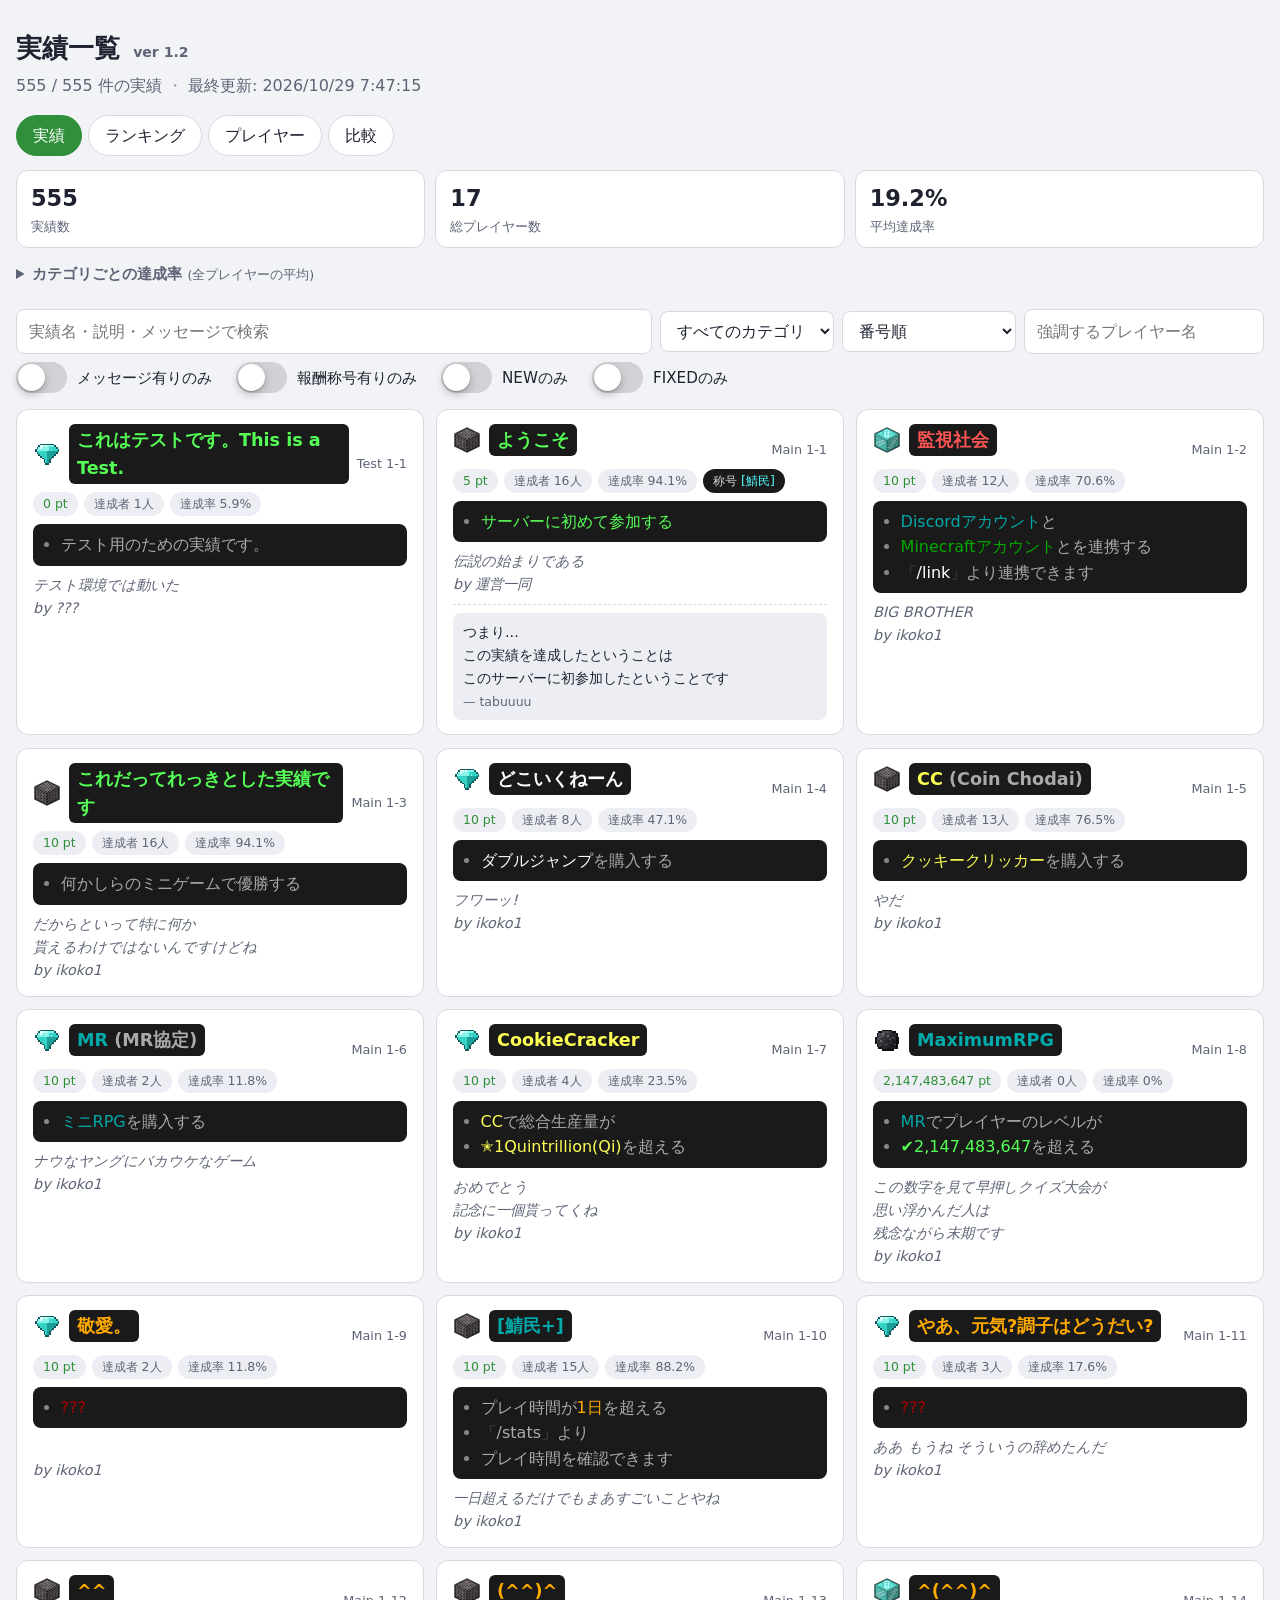
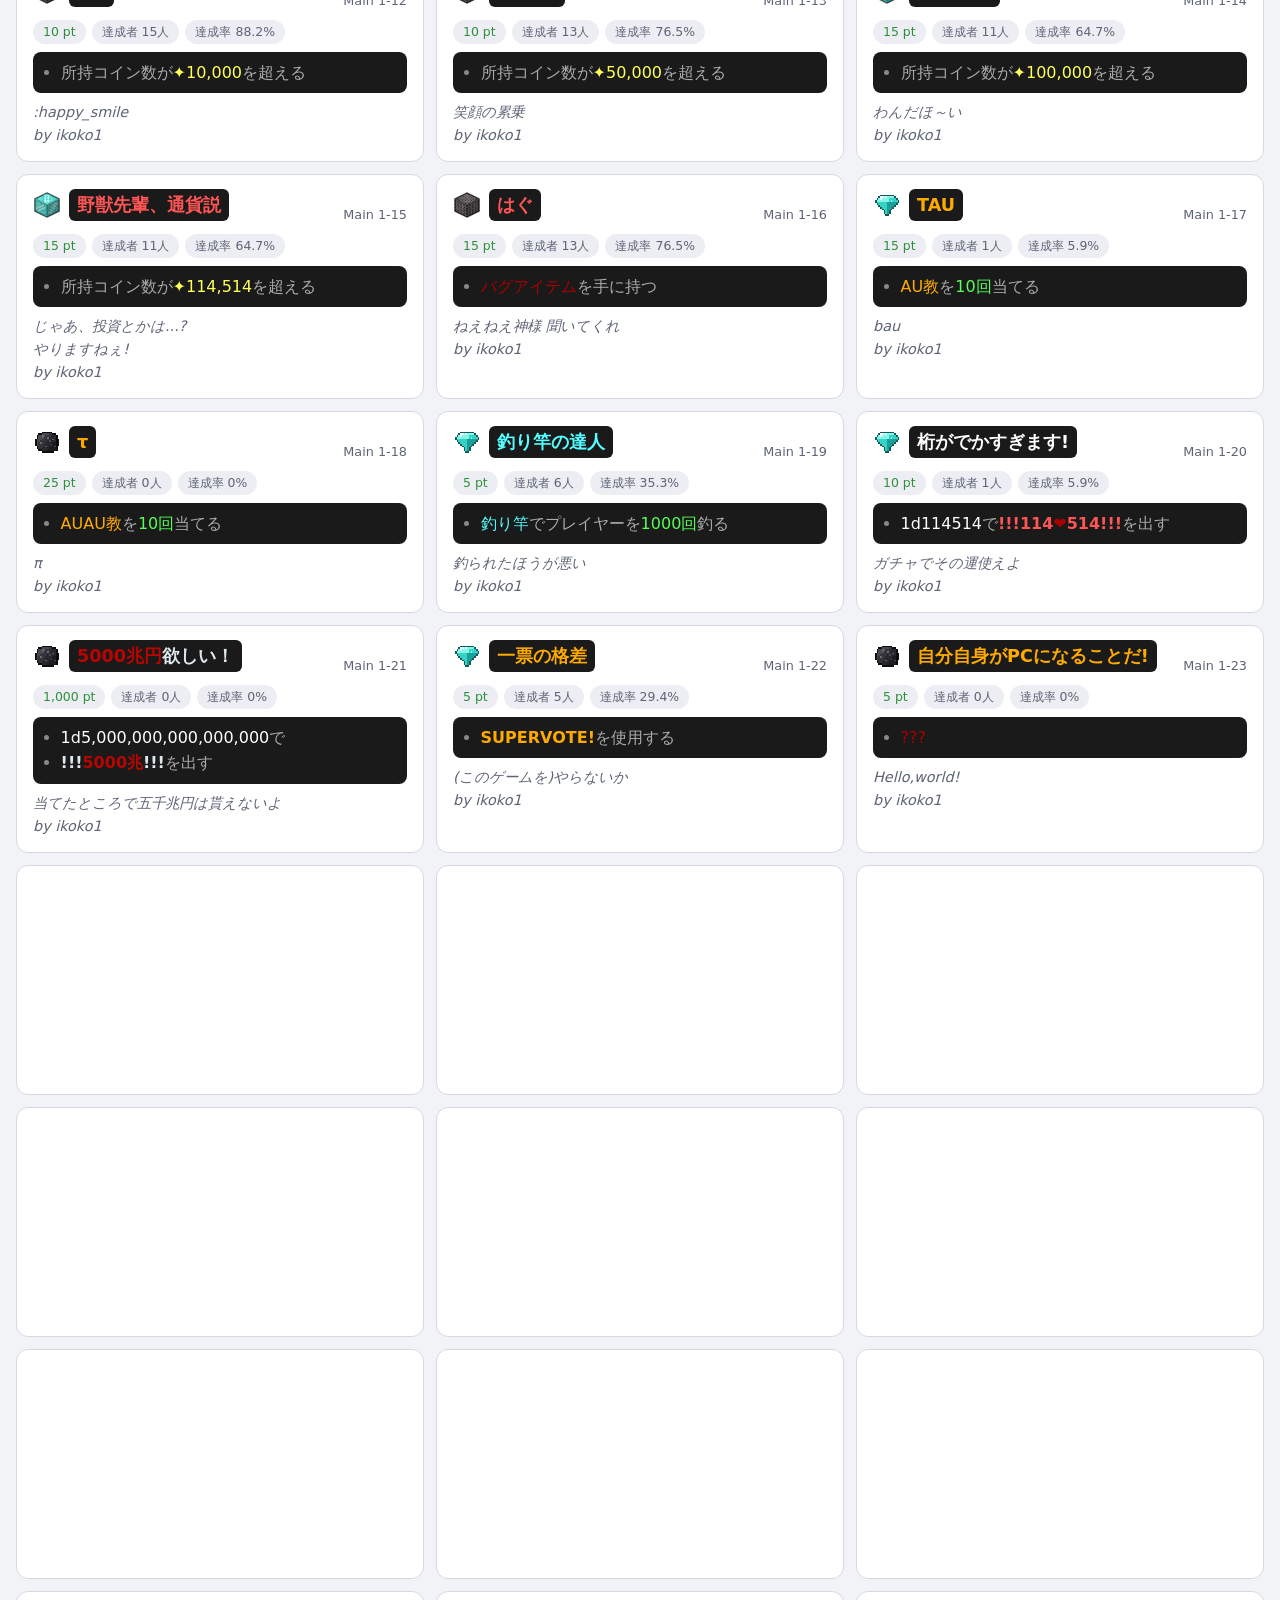
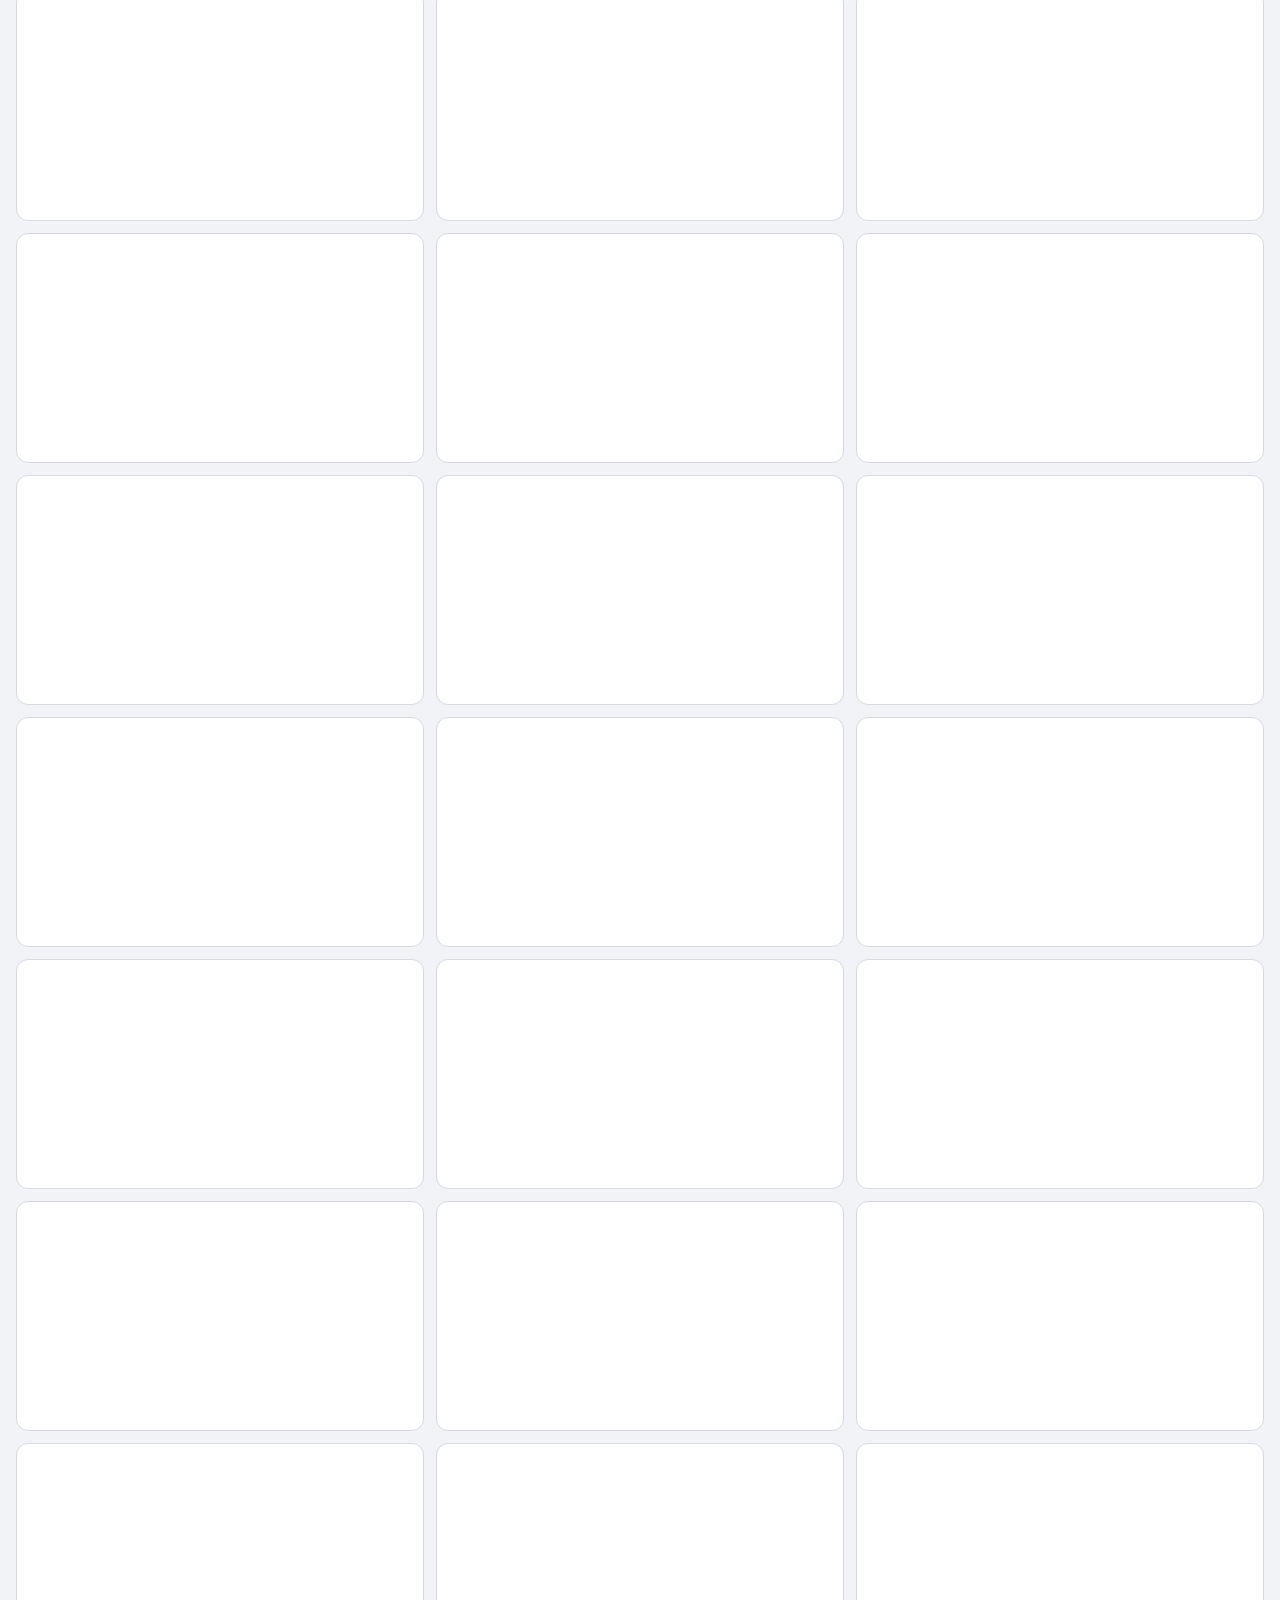
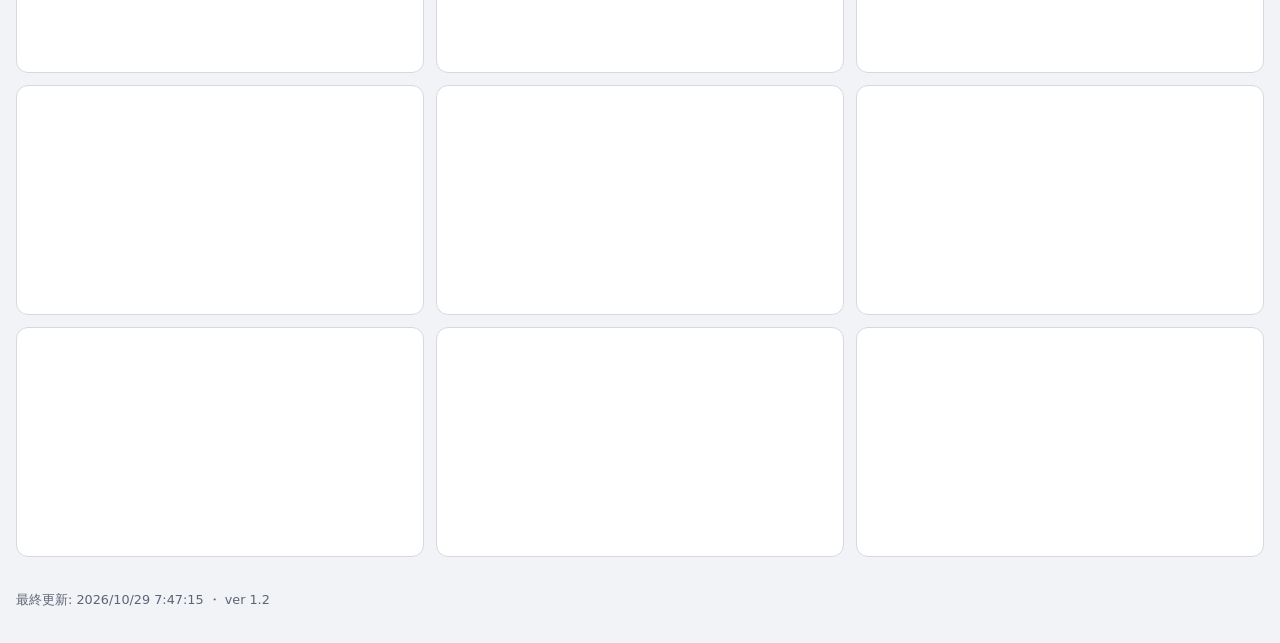
==== Achievements/index.html @ 1057c5f1 "最初のコミット" ====
<!doctype html>
<html lang="ja">
<head>
<meta charset="utf-8">
<meta name="viewport" content="width=device-width, initial-scale=1">
<meta http-equiv="Content-Security-Policy" content="default-src 'none'; script-src 'self'; style-src 'self'; style-src-attr 'unsafe-inline'; img-src 'self' data: https://minotar.net; connect-src 'self'; base-uri 'none'; form-action 'none'">
<meta name="referrer" content="no-referrer">
<title>実績一覧 ver 1.2</title>
<link rel="preconnect" href="https://minotar.net" crossorigin>
<link rel="icon" href="icon.png" type="image/png">
<link rel="stylesheet" href="style.css?v=1.2.4">
</head>
<body>
<header class="top">
  <h1><a class="home" href="./" title="トップに戻る">実績一覧</a> <span class="ver">ver 1.2</span></h1>
  <p class="sub"><span id="summary">読み込み中…</span><span class="sep"> ・ </span>最終更新: <span id="updatedTop">-</span></p>
  <nav class="tabs" id="tabs" role="tablist">
    <button data-v="ach" role="tab">実績</button>
    <button data-v="rank" role="tab">ランキング</button>
    <button data-v="player" role="tab">プレイヤー</button>
    <button data-v="compare" role="tab">比較</button>
  </nav>
</header>

<!-- 読み込みエラー -->
<section id="err" class="view" hidden role="alert">
  <div class="errbox">
    <h2>データを読み込めませんでした</h2>
    <p id="errMsg"></p>
    <button id="retry" type="button">再読み込み</button>
  </div>
</section>

<!-- 実績ビュー -->
<section id="view-ach" class="view">
  <div class="stats" id="stats"></div>
  <div class="catbars" id="catbars"></div>
  <div class="controls">
    <input id="q" type="search" placeholder="実績名・説明・メッセージで検索" aria-label="検索">
    <select id="cat" aria-label="カテゴリ"></select>
    <select id="sort" aria-label="並び順">
      <option value="number">番号順</option>
      <option value="points-desc">ポイントが高い順</option>
      <option value="rare">達成者が少ない順</option>
      <option value="common">達成者が多い順</option>
    </select>
    <input id="hl" list="plist" type="search" placeholder="強調するプレイヤー名" aria-label="プレイヤーを指定して達成済みを強調" autocomplete="off">
    <div class="switches">
    <div class="switchrow">
      <button id="onlyMsg" class="ios" type="button" role="switch" aria-checked="false" aria-label="メッセージ有りのみ"><span class="knob"></span></button>
      <label for="onlyMsg">メッセージ有りのみ</label>
    </div>
    <div class="switchrow">
      <button id="onlyPrefix" class="ios" type="button" role="switch" aria-checked="false" aria-label="報酬称号有りのみ"><span class="knob"></span></button>
      <label for="onlyPrefix">報酬称号有りのみ</label>
    </div>
    <div class="switchrow">
      <button id="onlyNew" class="ios" type="button" role="switch" aria-checked="false" aria-label="NEWのみ"><span class="knob"></span></button>
      <label for="onlyNew">NEWのみ</label>
    </div>
    <div class="switchrow">
      <button id="onlyFixed" class="ios" type="button" role="switch" aria-checked="false" aria-label="FIXEDのみ"><span class="knob"></span></button>
      <label for="onlyFixed">FIXEDのみ</label>
    </div>
    </div>
  </div>
  <main id="list" class="grid" aria-live="polite"></main>
  <div id="more"></div>
</section>

<!-- ランキングビュー -->
<section id="view-rank" class="view" hidden>
  <div class="controls">
    <div class="seg" id="rankMode">
      <button data-rk="points">ポイント順</button>
      <button data-rk="count">達成数順</button>
      <button data-rk="rate">達成率順</button>
    </div>
  </div>
  <div id="rank" class="rank"></div>
</section>

<!-- プレイヤービュー -->
<section id="view-player" class="view" hidden>
  <div class="controls">
    <input id="pq" list="plist" type="search" placeholder="プレイヤー名を入力" aria-label="プレイヤー名" autocomplete="off">
    <datalist id="plist"></datalist>
  </div>
  <div id="pview"></div>
</section>

<!-- 比較ビュー -->
<section id="view-compare" class="view" hidden>
  <div class="controls cmpin">
    <input id="ca" list="plist" type="search" placeholder="プレイヤー1" aria-label="プレイヤー1" autocomplete="off">
    <button id="swap" class="swapbtn" type="button" aria-label="入れ替え" title="入れ替え">⇄</button>
    <input id="cb" list="plist" type="search" placeholder="プレイヤー2" aria-label="プレイヤー2" autocomplete="off">
  </div>
  <div id="cview"></div>
</section>

<noscript><p style="padding:16px">このページの表示には JavaScript が必要です。</p></noscript>

<footer>最終更新: <span id="updated">-</span> ・ ver 1.2</footer>

<dialog id="dlg"><div class="dlg-head"><h3 id="dlg-title"></h3><button class="dlg-close" id="dlg-close" aria-label="閉じる">&times;</button></div><div class="dlg-body" id="dlg-body"></div></dialog>

<button id="toTop" class="to-top" aria-label="一番上に戻る" title="一番上に戻る">↑</button>

<script src="mc.js?v=1.2.4"></script>
<script src="icons.js?v=1.2.4"></script>
<script src="app.js?v=1.2.4"></script>
</body>
</html>
---- Achievements/style.css ----
:root {
  --bg: #1b1d23; --panel: #262932; --panel2: #2f333f; --text: #e8e9ee; --muted: #9aa0ae;
  --accent: #6cc070; --line: #3a3f4d;
}
@media (prefers-color-scheme: light) {
  :root { --bg: #f2f3f6; --panel: #fff; --panel2: #eceef3; --text: #1f2330; --muted: #5d6475; --accent: #2f8f3a; --line: #d6d9e2; }
}
* { box-sizing: border-box; }
body { margin: 0; background: var(--bg); color: var(--text); font-family: system-ui, "Hiragino Sans", "Yu Gothic UI", "Noto Sans JP", sans-serif; line-height: 1.6; }
.top, .controls, main, footer { max-width: 1100px; margin: 0 auto; padding: 0 16px; }
.top { padding-top: 28px; }
h1 { margin: 0; font-size: 1.6rem; }
.sub { margin: 4px 0 16px; color: var(--muted); }
.controls { display: flex; flex-wrap: wrap; gap: 8px; align-items: center; padding-bottom: 16px; }
.controls input[type=search] { flex: 1 1 240px; }
input[type=search], select { background: var(--panel); color: var(--text); border: 1px solid var(--line); border-radius: 8px; padding: 9px 12px; font: inherit; }
.chk { color: var(--muted); font-size: .9rem; display: flex; gap: 6px; align-items: center; }
.grid { display: grid; grid-template-columns: repeat(auto-fill, minmax(320px, 1fr)); gap: 12px; padding-bottom: 32px; }
.card { background: var(--panel); border: 1px solid var(--line); border-radius: 12px; padding: 14px 16px; display: flex; flex-direction: column; gap: 8px; }
.card .head { display: flex; justify-content: space-between; gap: 8px; align-items: baseline; }
.card h2 { margin: 0; font-size: 1.1rem; font-weight: 700; }
.num { color: var(--muted); font-size: .8rem; white-space: nowrap; }
.mc-title { background: #1a1a1a; border-radius: 6px; padding: 2px 8px; display: inline-block; font-weight: 600; }
.badges { display: flex; flex-wrap: wrap; gap: 6px; font-size: .78rem; }
.badge { background: var(--panel2); border-radius: 999px; padding: 2px 10px; color: var(--muted); }
.badge.pt { color: var(--accent); }
.badge.prefix { background: #1a1a1a; }
.flavor { color: var(--muted); font-style: italic; font-size: .9rem; margin: 0; }
.cond { margin: 0; padding-left: 1.2em; font-size: .9rem; }
.cond-wrap { background: #1a1a1a; border-radius: 8px; padding: 8px 10px; }
.cond-wrap ul { margin: 0; padding-left: 1.1em; }
.msgs { border-top: 1px dashed var(--line); padding-top: 8px; display: flex; flex-direction: column; gap: 6px; }
.msg { background: var(--panel2); border-radius: 8px; padding: 8px 10px; font-size: .9rem; }
.msg .by { display: block; color: var(--muted); font-size: .78rem; margin-top: 2px; }
details summary { cursor: pointer; color: var(--muted); font-size: .85rem; }
.players { font-size: .85rem; color: var(--muted); margin-top: 4px; }
.empty { grid-column: 1 / -1; text-align: center; color: var(--muted); padding: 40px 0; }
footer { color: var(--muted); font-size: .8rem; padding-bottom: 32px; }
.mc-b { font-weight: 700; } .mc-i { font-style: italic; } .mc-u { text-decoration: underline; }
.mc-s { text-decoration: line-through; }
/* 黒背景の枠内は、色コードなしの文字を薄い色にする (ライトモード対策) */
.cond-wrap, .mc-title, .badge.prefix { color: #d8d8d8; }
.cond-wrap li::marker { color: #888; }

.card { cursor: pointer; transition: transform .1s, border-color .1s; }
.card:hover { transform: translateY(-2px); border-color: var(--accent); }
dialog { background: var(--panel); color: var(--text); border: 1px solid var(--line); border-radius: 14px; padding: 0; width: min(560px, calc(100vw - 32px)); max-height: 80vh; }
dialog::backdrop { background: rgba(0,0,0,.55); }
.dlg-head { display: flex; justify-content: space-between; align-items: center; gap: 8px; padding: 14px 16px; border-bottom: 1px solid var(--line); position: sticky; top: 0; background: var(--panel); }
.dlg-head h3 { margin: 0; font-size: 1.05rem; }
.dlg-close { background: none; border: 0; color: var(--muted); font-size: 1.4rem; cursor: pointer; line-height: 1; }
.dlg-body { padding: 14px 16px; overflow: auto; max-height: calc(80vh - 60px); }
.plist { display: grid; grid-template-columns: repeat(auto-fill, minmax(150px, 1fr)); gap: 8px; margin: 0; padding: 0; list-style: none; }
.plist li { display: flex; align-items: center; gap: 8px; background: var(--panel2); border-radius: 8px; padding: 6px 8px; font-size: .9rem; overflow: hidden; }
.plist img { width: 28px; height: 28px; image-rendering: pixelated; border-radius: 4px; flex: none; }
.plist span { overflow: hidden; text-overflow: ellipsis; white-space: nowrap; }
.muted { color: var(--muted); }

.to-top { position: fixed; right: 16px; bottom: 16px; width: 44px; height: 44px; border-radius: 50%; border: 1px solid var(--line); background: var(--accent); color: #fff; font-size: 1.3rem; cursor: pointer; opacity: 0; pointer-events: none; transition: opacity .2s; box-shadow: 0 2px 8px rgba(0,0,0,.3); }
.to-top.show { opacity: 1; pointer-events: auto; }

/* ---- 追加: タブ・統計・ランキング・プレイヤー ---- */
.sep { opacity: .6; }
.tabs { display: flex; gap: 6px; margin-bottom: 14px; flex-wrap: wrap; }
.tabs button, .seg button { background: var(--panel); color: var(--text); border: 1px solid var(--line); border-radius: 999px; padding: 7px 16px; font: inherit; cursor: pointer; }
.tabs button.on, .seg button.on { background: var(--accent); border-color: var(--accent); color: #fff; }
.seg { display: flex; gap: 6px; flex-wrap: wrap; margin: 12px 0; }
.view { max-width: 1100px; margin: 0 auto; padding: 0 16px; }
.view[hidden] { display: none; }
.view .controls { padding-left: 0; padding-right: 0; }
.view .grid { padding-left: 0; padding-right: 0; }

.stats { display: grid; grid-template-columns: repeat(auto-fit, minmax(130px, 1fr)); gap: 10px; margin-bottom: 14px; }
.stat { background: var(--panel); border: 1px solid var(--line); border-radius: 12px; padding: 10px 14px; display: flex; flex-direction: column; }
.stat b { font-size: 1.4rem; }
.stat span { color: var(--muted); font-size: .8rem; }
.h3 { margin: 16px 0 6px; font-size: .95rem; }
.h3 small { font-weight: 400; }

.catrow { display: grid; grid-template-columns: 28px minmax(70px, 140px) 1fr 56px 48px; gap: 10px; align-items: center; width: 100%; background: var(--panel); border: 1px solid var(--line); color: var(--text); border-radius: 10px; padding: 7px 12px; margin-bottom: 6px; font: inherit; text-align: left; cursor: pointer; }
.catrow.static { cursor: default; }
.catrow:not(.static):hover { border-color: var(--accent); }
.cn { overflow: hidden; text-overflow: ellipsis; white-space: nowrap; font-weight: 600; }
.cp { text-align: right; font-variant-numeric: tabular-nums; }
.cc { font-size: .8rem; text-align: right; }
.bar { height: 8px; background: var(--panel2); border-radius: 999px; overflow: hidden; }
.bar i { display: block; height: 100%; background: var(--accent); border-radius: 999px; }

/* 達成率アイコン */
.ricon { display: inline-block; width: 24px; height: 24px; flex: none; position: relative; vertical-align: middle; }
.ricon svg { width: 100%; height: 100%; display: block; }
@media (prefers-reduced-motion: reduce) { .ricon .glint { display: none; } }
.card .head h2 { display: flex; align-items: center; gap: 8px; }

/* iOS風スイッチ (メッセージ有りのみ) */
.switchrow { display: inline-flex; align-items: center; gap: 10px; }
.switchrow label { cursor: pointer; color: var(--text); font-size: .95rem; user-select: none; }
.ios { width: 51px; height: 31px; border-radius: 999px; border: 0; padding: 0; position: relative; cursor: pointer; background: #8e8e93; transition: background .2s; flex: none; }
@media (prefers-color-scheme: light) { .ios { background: #d1d1d6; } }
.ios .knob { position: absolute; top: 2px; left: 2px; width: 27px; height: 27px; border-radius: 50%; background: #fff; box-shadow: 0 3px 8px rgba(0,0,0,.25), 0 1px 1px rgba(0,0,0,.2); transition: transform .2s; }
.ios.on { background: #34c759; }
.ios.on .knob { transform: translateX(20px); }
.ios:focus-visible { outline: 2px solid var(--accent); outline-offset: 2px; }

/* アバター・ランキング */
.av { width: 28px; height: 28px; image-rendering: pixelated; border-radius: 4px; flex: none; }
.rank { display: flex; flex-direction: column; gap: 6px; padding-bottom: 32px; }
.rrow { display: grid; grid-template-columns: 38px 40px 1fr 28px auto auto; gap: 10px; align-items: center; background: var(--panel); border: 1px solid var(--line); color: var(--text); border-radius: 10px; padding: 7px 12px; font: inherit; text-align: left; cursor: pointer; }
.rrow:hover { border-color: var(--accent); }
.rrow .av { width: 36px; height: 36px; }
.rk { font-weight: 700; text-align: center; font-variant-numeric: tabular-nums; }
.rk.gold { color: #e6b422; } .rk.silver { color: #aab2bd; } .rk.bronze { color: #c47a3b; }
.rn { overflow: hidden; text-overflow: ellipsis; white-space: nowrap; font-weight: 600; }
.rv { font-size: .85rem; color: var(--muted); white-space: nowrap; text-align: right; }
.rv b { color: var(--text); }
.plink { display: flex; align-items: center; gap: 8px; background: none; border: 0; color: inherit; font: inherit; cursor: pointer; width: 100%; padding: 0; text-align: left; overflow: hidden; }
.plink span { overflow: hidden; text-overflow: ellipsis; white-space: nowrap; }
.plist li:hover { outline: 1px solid var(--accent); }

.pcard { background: var(--panel); border: 1px solid var(--line); border-radius: 14px; padding: 16px; margin-bottom: 32px; }
.phead { display: flex; gap: 14px; align-items: center; }
.phead .av { width: 72px; height: 72px; border-radius: 8px; }
.phead h2 { margin: 0 0 4px; }
.pstat { display: flex; flex-wrap: wrap; gap: 6px 18px; color: var(--muted); align-items: center; }
.pstat b { color: var(--text); }
.chips { display: flex; flex-wrap: wrap; gap: 8px; }
.chip { display: inline-flex; align-items: center; gap: 8px; background: var(--panel2); border: 1px solid var(--line); color: var(--text); border-radius: 10px; padding: 5px 10px; font: inherit; font-size: .9rem; cursor: pointer; }
.chip:hover { border-color: var(--accent); }

@media (max-width: 560px) {
  .rrow { grid-template-columns: 30px 36px 1fr 24px; }
  .rrow .rv { grid-column: 3 / -1; text-align: left; }
  .catrow { grid-template-columns: 28px 1fr 52px; }
  .catrow .bar, .catrow .cc { display: none; }
}

.catdet { margin-bottom: 14px; }
.catdet summary { cursor: pointer; font-weight: 600; font-size: .95rem; margin: 6px 0 8px; user-select: none; }
.catdet summary small { font-weight: 400; }
.ricon { width: 28px; height: 28px; }

/* 軽量化: 画面外のカードは描画を省略 */
.card { content-visibility: auto; contain-intrinsic-size: auto 200px; }
.dlg-body .badges, .dlg-body .cond-wrap, .dlg-body .flavor, .dlg-body .msgs { margin-bottom: 10px; }
#more { height: 1px; }

/* ---- プレイヤー比較 ---- */
.cmpin { align-items: center; }
.cmpin input { flex: 1 1 180px; }
.swapbtn { background: var(--panel); color: var(--text); border: 1px solid var(--line); border-radius: 999px; width: 40px; height: 40px; font-size: 1.1rem; cursor: pointer; flex: none; }
.swapbtn:hover { border-color: var(--accent); }
.cmpheads { display: grid; grid-template-columns: 1fr auto 1fr; gap: 12px; align-items: center; margin-bottom: 12px; }
.cmphead { display: flex; align-items: center; gap: 10px; background: var(--panel2); border: 1px solid var(--line); color: var(--text); border-radius: 12px; padding: 10px 12px; font: inherit; cursor: pointer; min-width: 0; }
.cmphead:hover { border-color: var(--accent); }
.cmphead.r { flex-direction: row-reverse; text-align: right; }
.cmphead .av { width: 56px; height: 56px; border-radius: 8px; }
.cmpname { font-weight: 700; font-size: 1.05rem; overflow: hidden; text-overflow: ellipsis; white-space: nowrap; flex: 1; }
.vs { font-weight: 800; color: var(--muted); }
.cmprow { display: grid; grid-template-columns: 1fr 90px 1fr; align-items: center; padding: 6px 0; border-bottom: 1px solid var(--line); }
.cmprow .cl { text-align: center; color: var(--muted); font-size: .85rem; }
.cv { font-variant-numeric: tabular-nums; font-size: 1.05rem; }
.cv.l { text-align: right; padding-right: 8px; } .cv.r { text-align: left; padding-left: 8px; }
.cv.win { color: var(--accent); font-weight: 700; }
.cmpsame { margin: 10px 0 0; }
.cmpcat { display: grid; grid-template-columns: 56px 1fr minmax(70px, 120px) 1fr 56px; gap: 8px; align-items: center; padding: 4px 0; }
.cmpcat .cn { text-align: center; }
.cmpcat .cv { font-size: .85rem; }
.bar.rev i { margin-left: auto; }
@media (max-width: 560px) {
  .cmpheads { grid-template-columns: 1fr; }
  .vs { text-align: center; }
  .cmpcat { grid-template-columns: 48px 1fr 56px 1fr 48px; }
  .cmpcat .cn { font-size: .75rem; }
}
.cmpbtn { background: none; border: 1px solid var(--line); color: var(--muted); border-radius: 999px; padding: 3px 12px; font: inherit; font-size: .8rem; cursor: pointer; margin: 0 0 6px; }
.cmpbtn:hover { border-color: var(--accent); color: var(--text); }
.cmphead.l { text-align: left; }

/* 指定したプレイヤーが達成済みの実績を強調 */
.card.mine { border-color: #34c759; box-shadow: 0 0 0 2px #34c759, 0 0 12px rgba(52,199,89,.35); }
.badge.mine-b { background: rgba(52,199,89,.18); color: #34c759; }
.controls #hl { flex: 1 1 200px; max-width: 280px; }

/* ---- 横幅を広げ、フィルター行を1列に収める (1920px幅など) ---- */
.top, footer, .view { max-width: 1400px; }
.view .controls, .view main { max-width: none; }
h1 .ver { font-size: .55em; font-weight: 600; color: var(--muted); margin-left: .3em; }
.controls .switchrow { white-space: nowrap; flex: none; }
.controls select { flex: none; }
@media (min-width: 1200px) {
  #view-ach .controls { flex-wrap: wrap; }
  #view-ach .controls #q { flex: 1 1 200px; min-width: 140px; }
  #view-ach .controls #hl { flex: 0 1 240px; min-width: 140px; max-width: none; }
}

/* NEW / FIXED */
.flag { font-size: .68rem; font-weight: 800; letter-spacing: .05em; padding: 2px 8px; border-radius: 999px; white-space: nowrap; flex: none; }
.flag.new { background: #ffd43b; color: #3b2f00; }
.flag.fixed { background: #ff922b; color: #3a1c00; }
.badges .flag { align-self: center; }

/* 読み込みエラー */
.errbox { background: var(--panel); border: 1px solid #c0392b; border-radius: 14px; padding: 20px; margin: 8px 0 32px; }
.errbox h2 { margin: 0 0 8px; font-size: 1.1rem; color: #ff6b6b; }
.errbox p { margin: 0 0 14px; color: var(--text); }
.errbox button { background: var(--accent); color: #fff; border: 0; border-radius: 999px; padding: 8px 20px; font: inherit; cursor: pointer; }

h1 a.home { color: inherit; text-decoration: none; }
h1 a.home:hover { text-decoration: underline; }

.cicon svg, .cicon img { image-rendering: pixelated; }
.cicon.skin img.av { width: 100%; height: 100%; display: block; border-radius: 3px; }

.controls .switches { flex: 0 0 100%; display: flex; flex-wrap: wrap; gap: 8px 24px; align-items: center; }
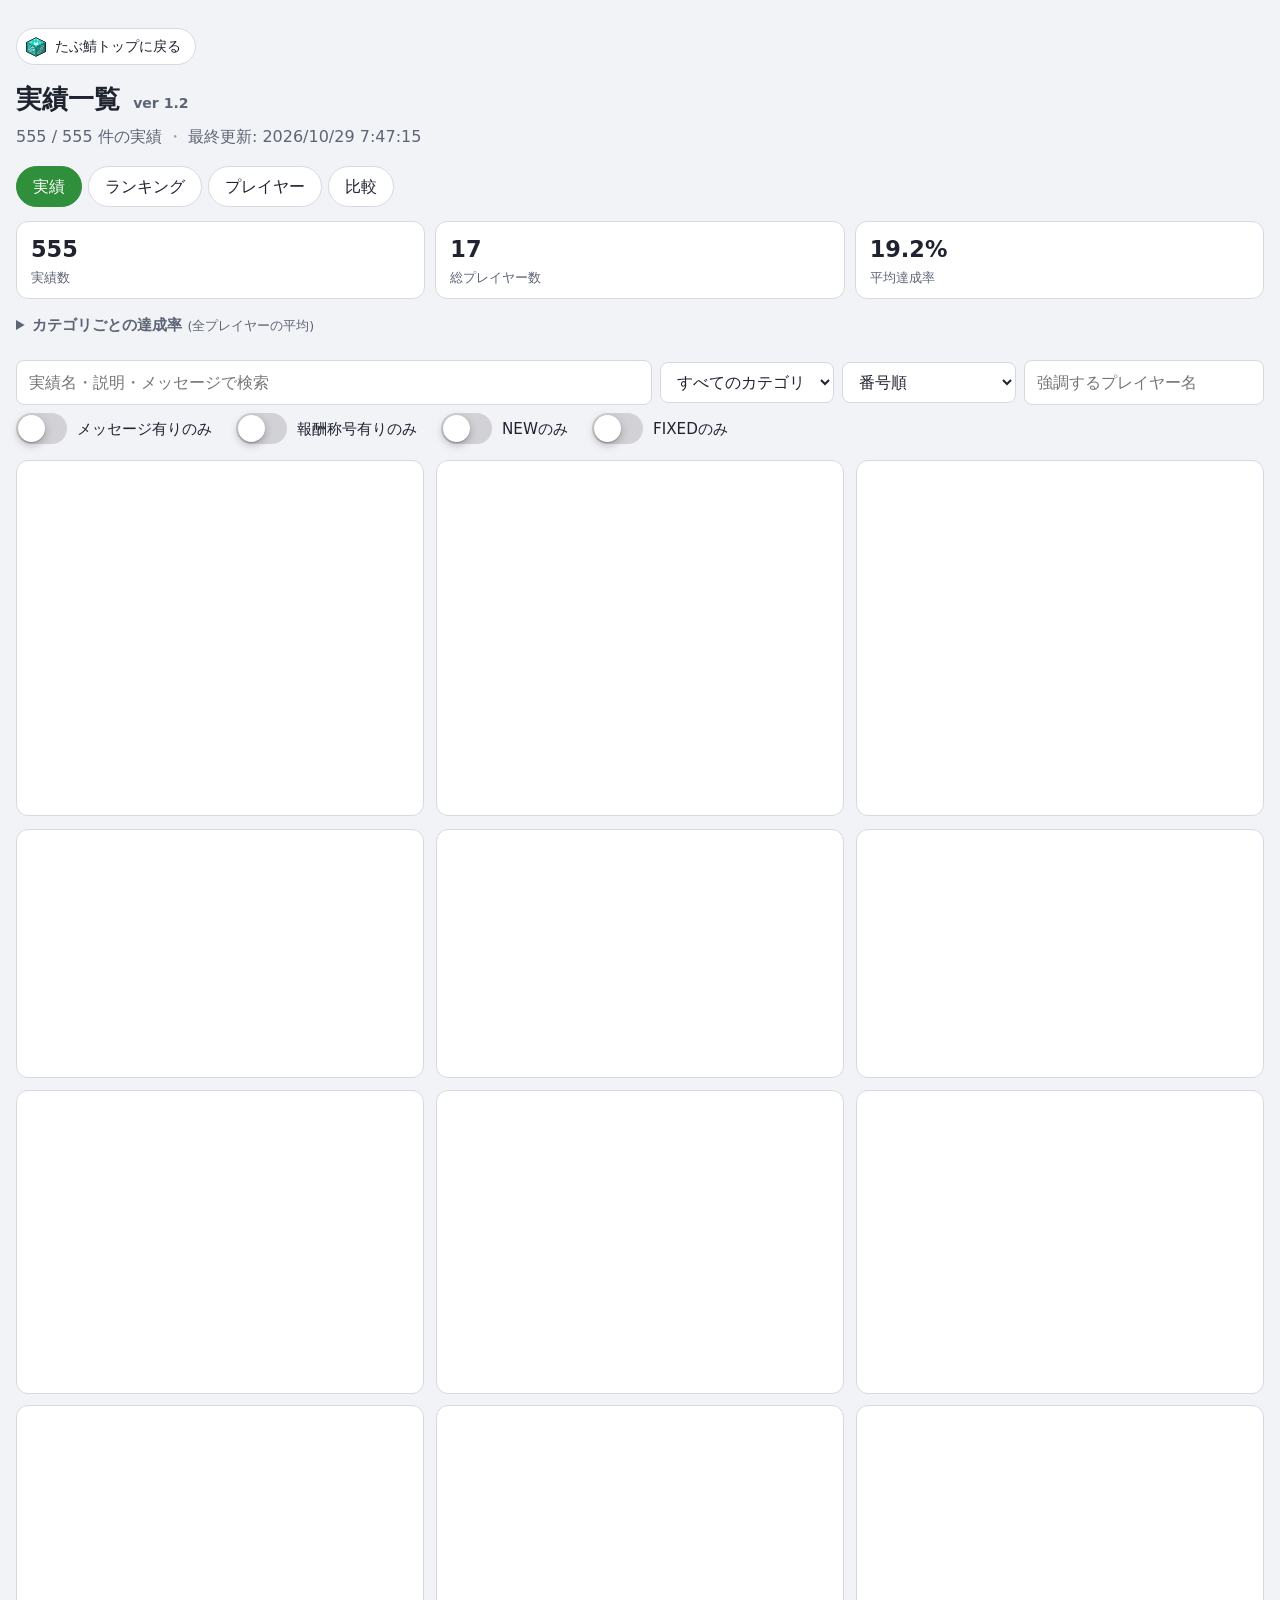
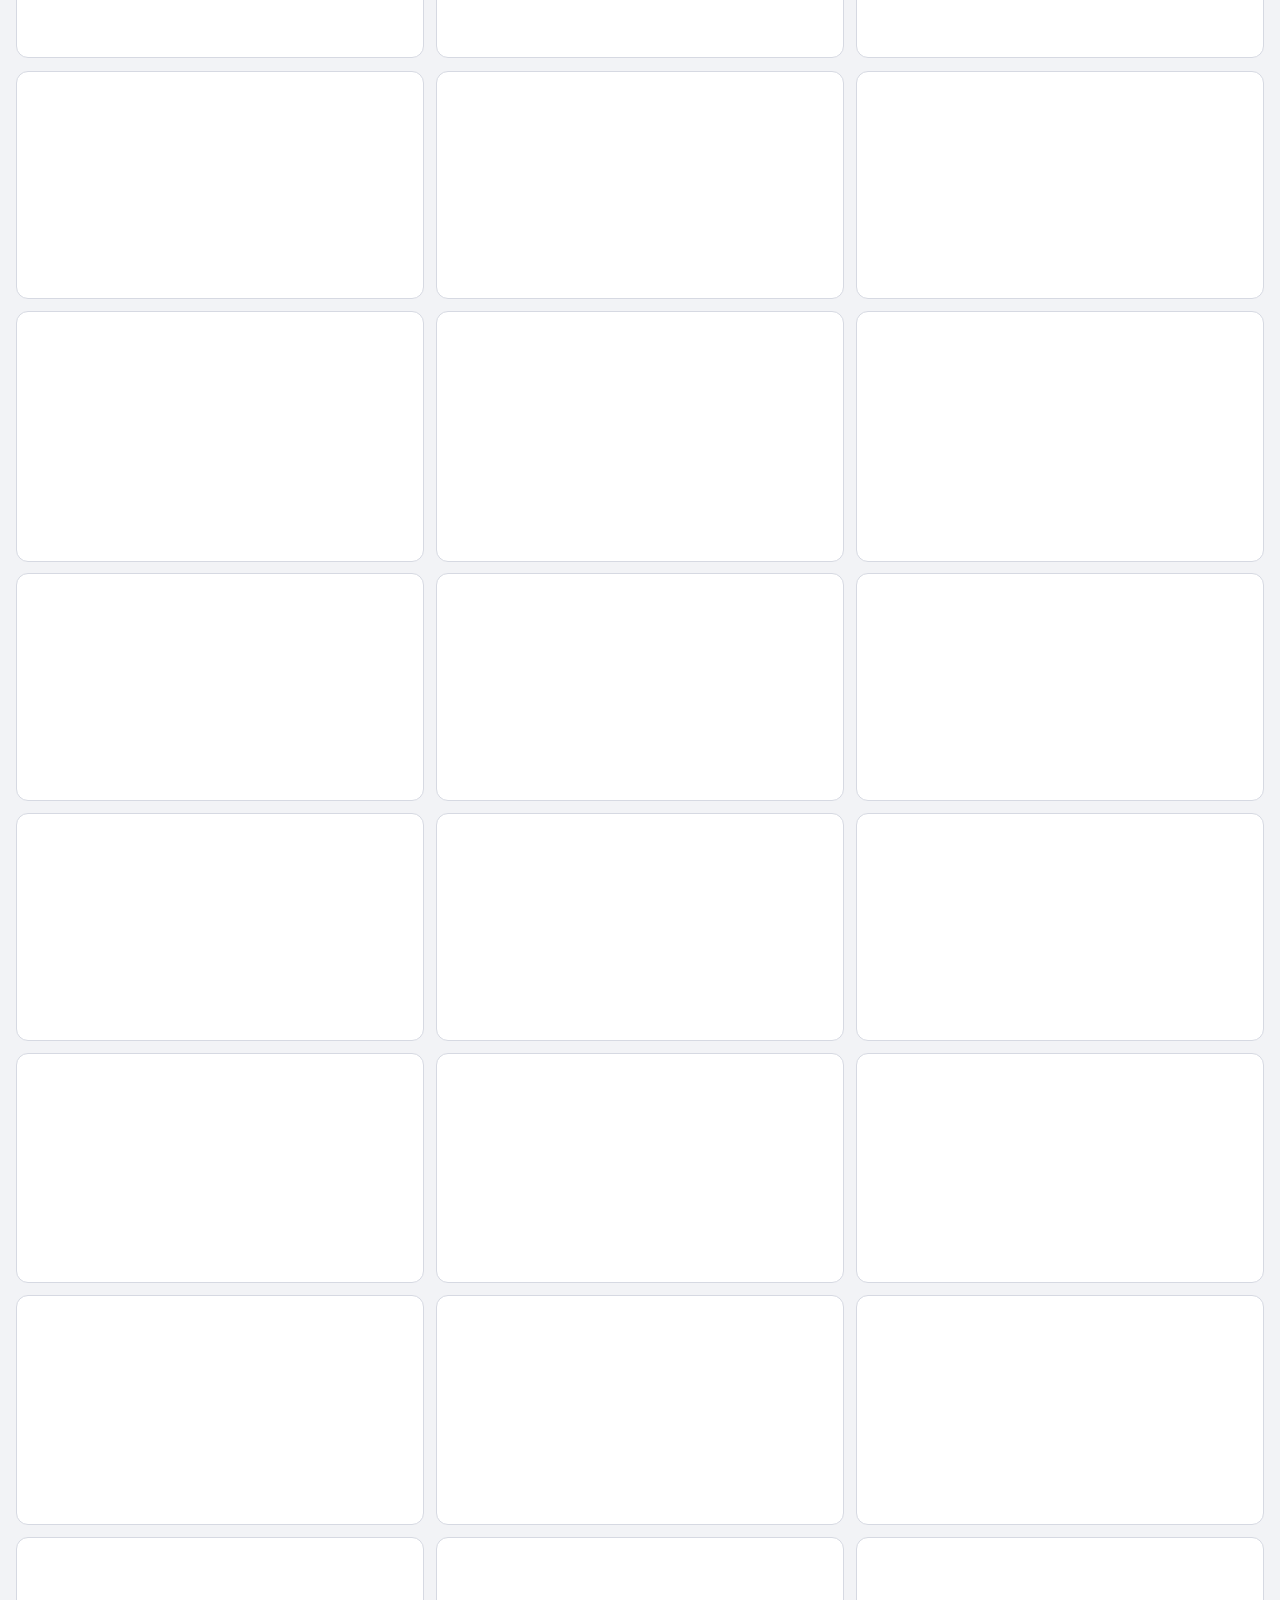
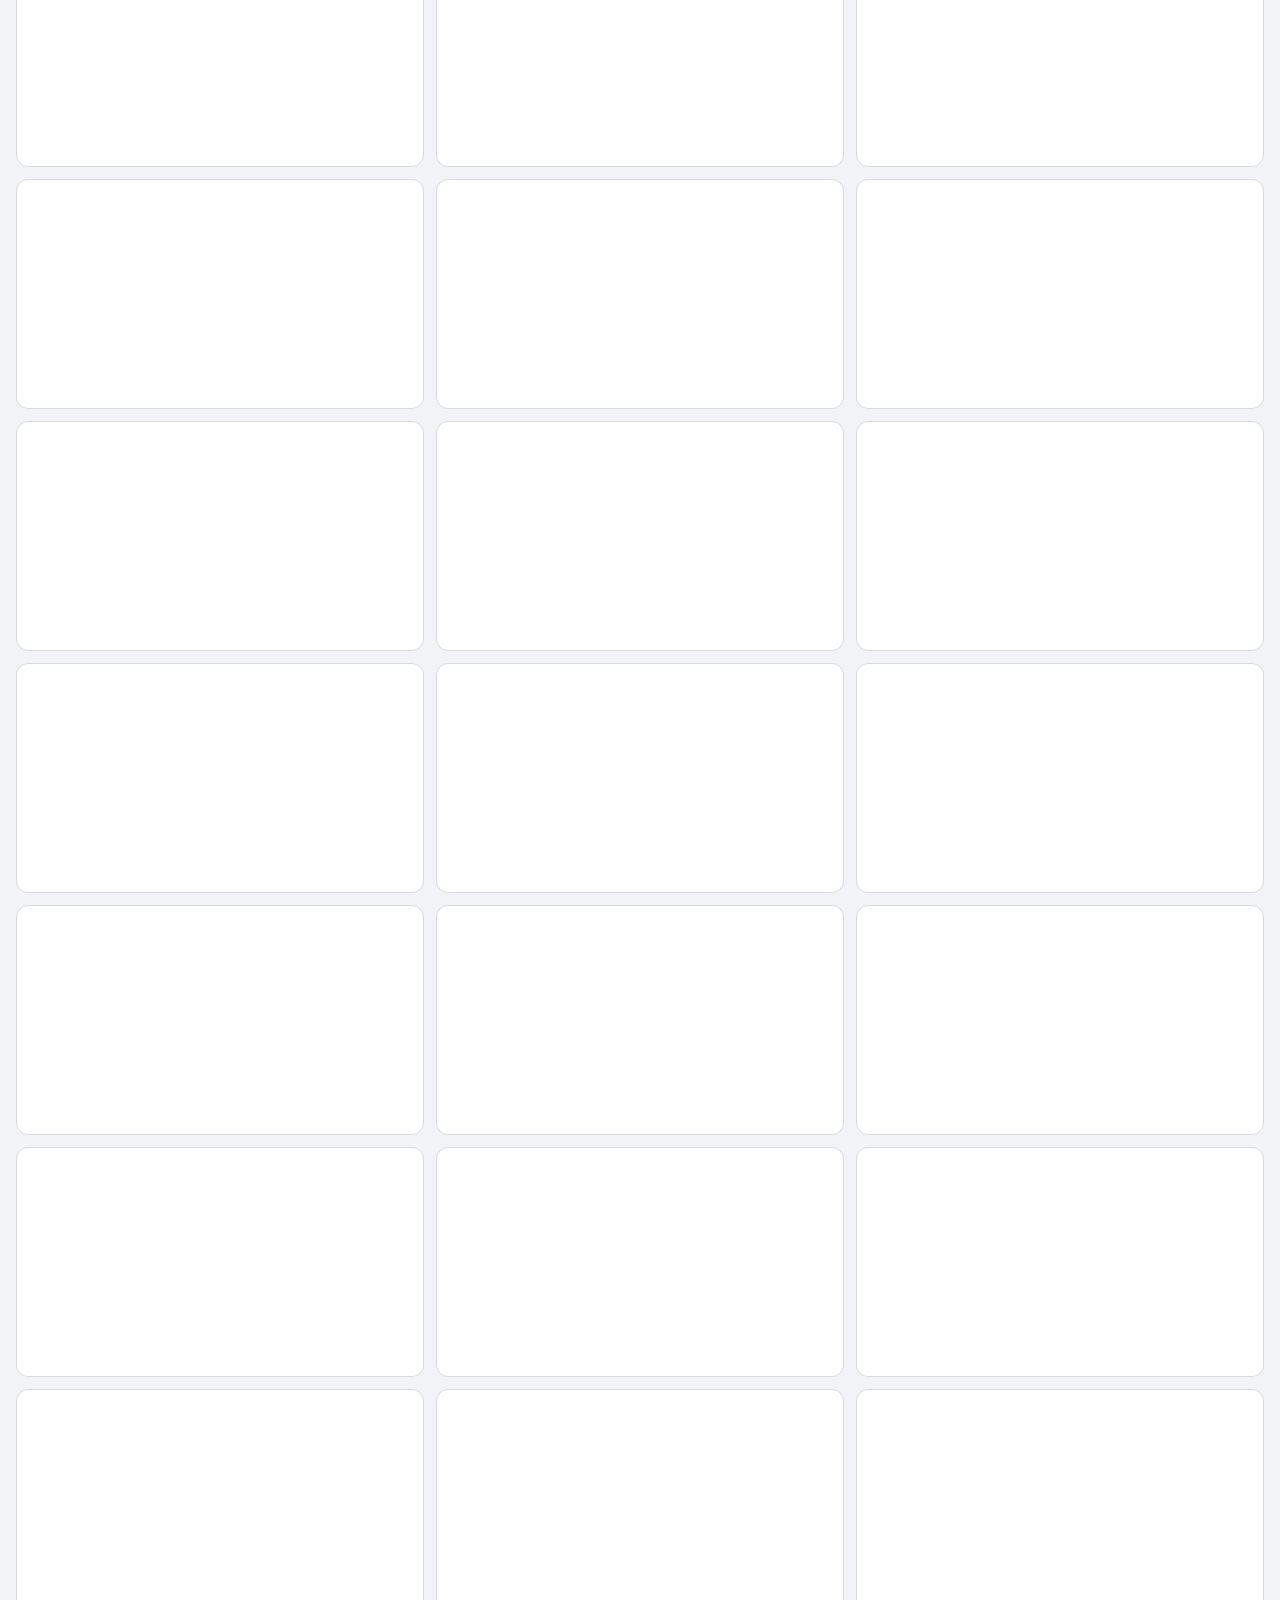
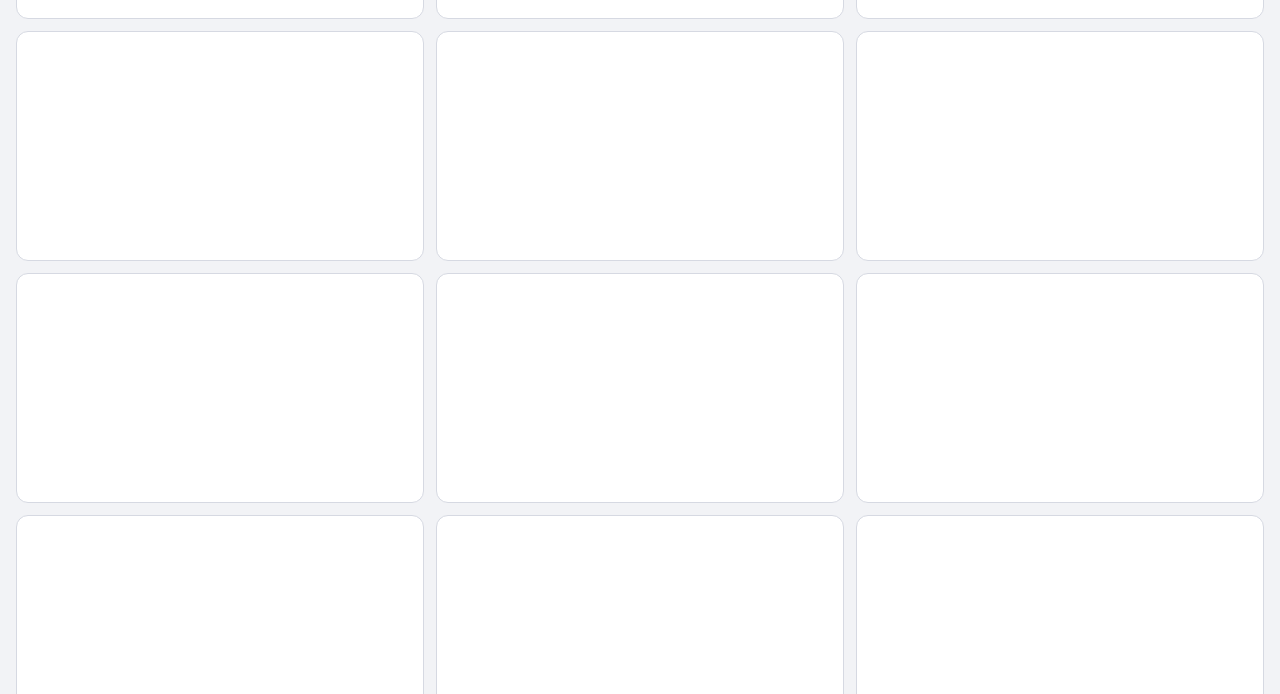
==== commit 88a91a6d: "雰囲気を更新" ====
--- a/Achievements/index.html
+++ b/Achievements/index.html
@@ -8,10 +8,11 @@
 <title>実績一覧 ver 1.2</title>
 <link rel="preconnect" href="https://minotar.net" crossorigin>
 <link rel="icon" href="icon.png" type="image/png">
-<link rel="stylesheet" href="style.css?v=1.2.4">
+<link rel="stylesheet" href="style.css?v=1.2.5">
 </head>
 <body>
 <header class="top">
+  <a class="back-main" href="../Main/"><img src="icon.png" alt="" width="22" height="22">たぶ鯖トップに戻る</a>
   <h1><a class="home" href="./" title="トップに戻る">実績一覧</a> <span class="ver">ver 1.2</span></h1>
   <p class="sub"><span id="summary">読み込み中…</span><span class="sep"> ・ </span>最終更新: <span id="updatedTop">-</span></p>
   <nav class="tabs" id="tabs" role="tablist">
--- a/Achievements/style.css
+++ b/Achievements/style.css
@@ -212,3 +212,8 @@
 .cicon.skin img.av { width: 100%; height: 100%; display: block; border-radius: 3px; }
 
 .controls .switches { flex: 0 0 100%; display: flex; flex-wrap: wrap; gap: 8px 24px; align-items: center; }
+
+/* たぶ鯖トップ(Main)に戻るボタン */
+.back-main { display: inline-flex; align-items: center; gap: 8px; margin-bottom: 14px; padding: 6px 14px 6px 8px; border: 1px solid var(--line); border-radius: 999px; background: var(--panel); color: var(--text); text-decoration: none; font-size: .9rem; }
+.back-main img { width: 22px; height: 22px; border-radius: 4px; image-rendering: pixelated; }
+.back-main:hover { border-color: var(--accent); }
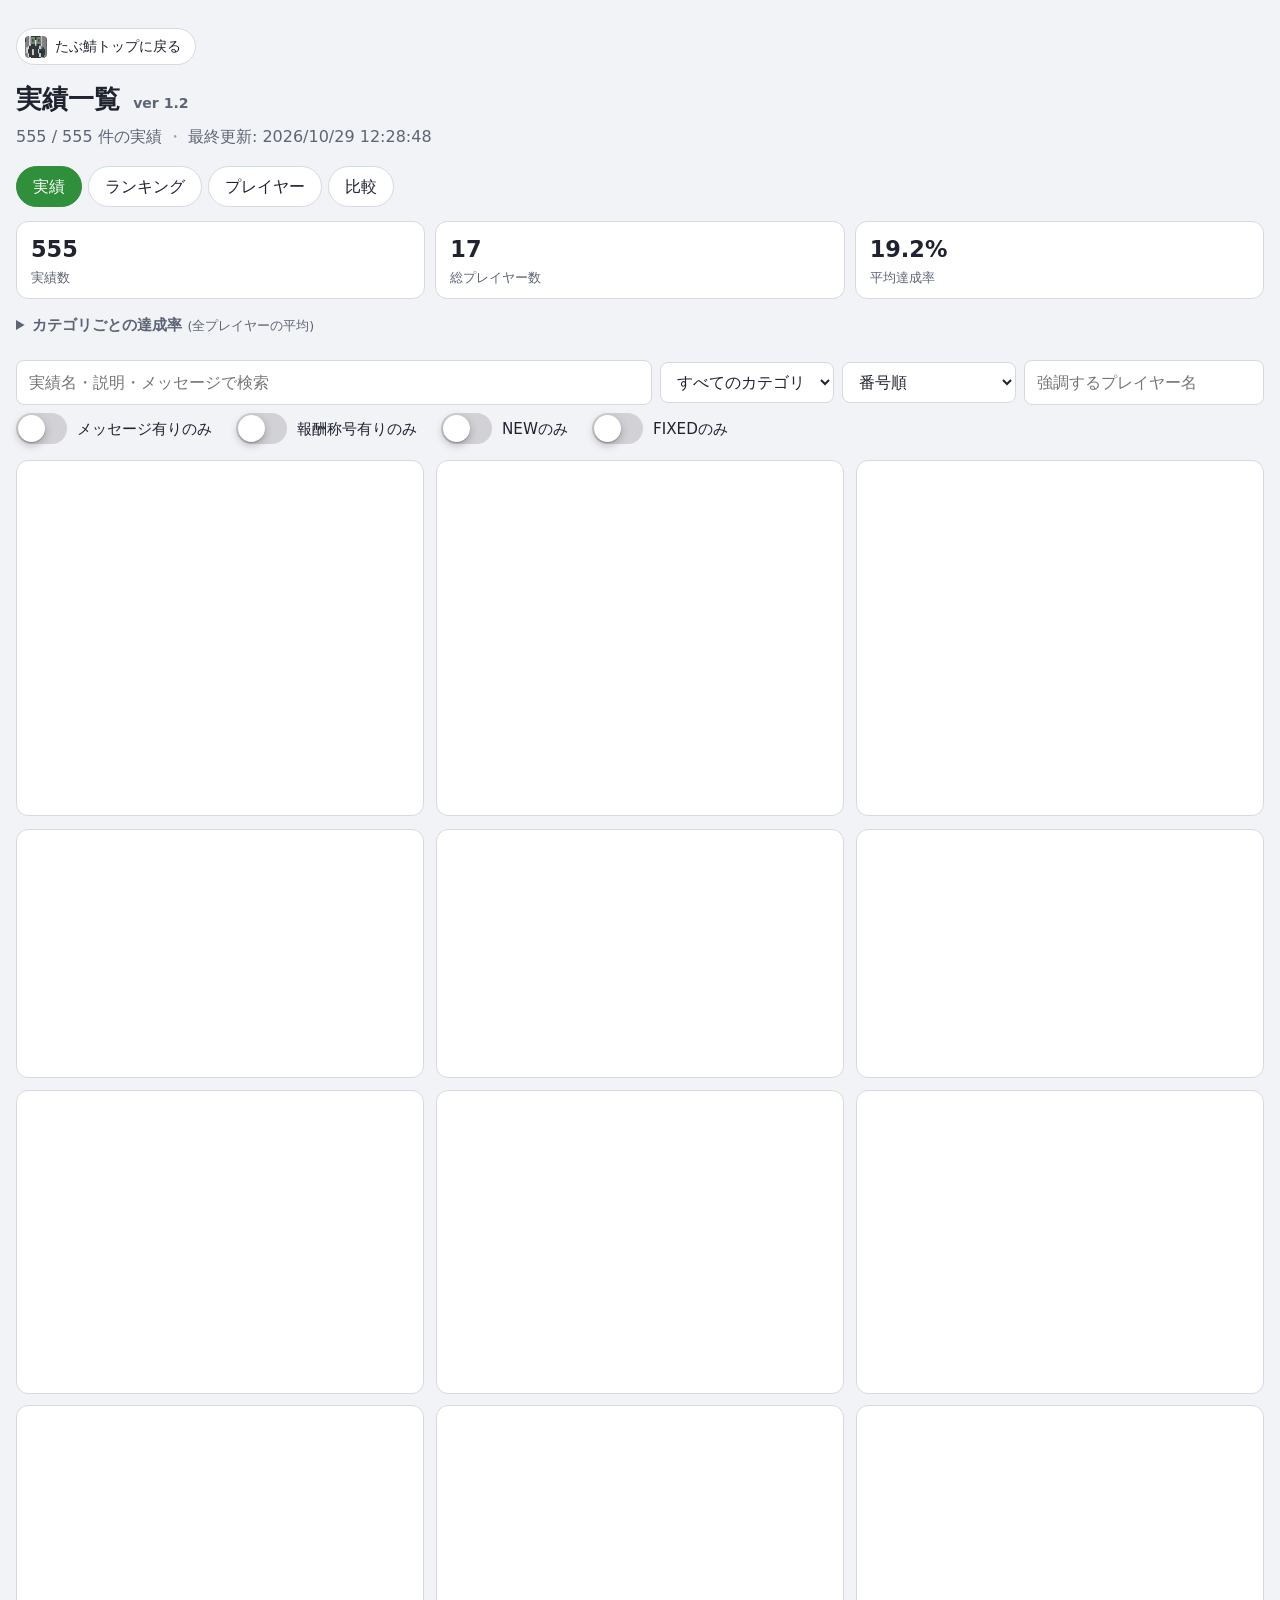
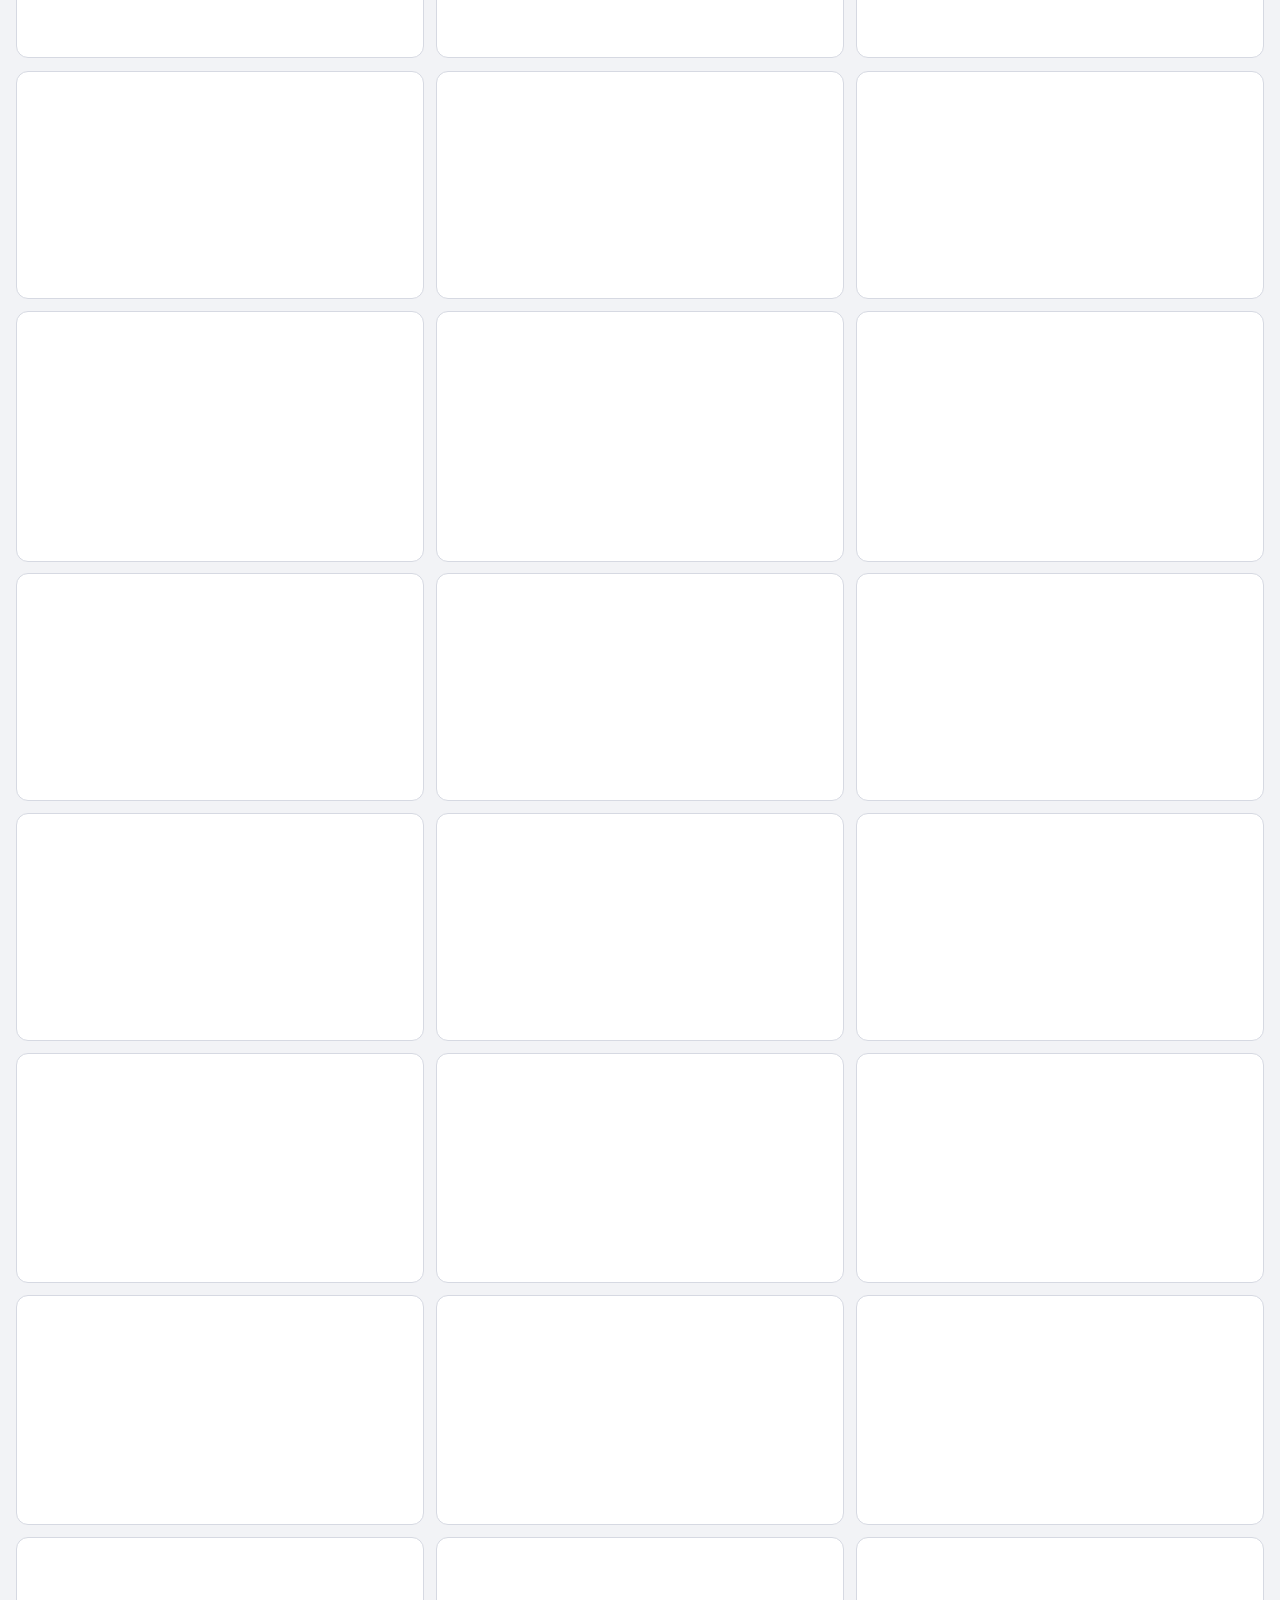
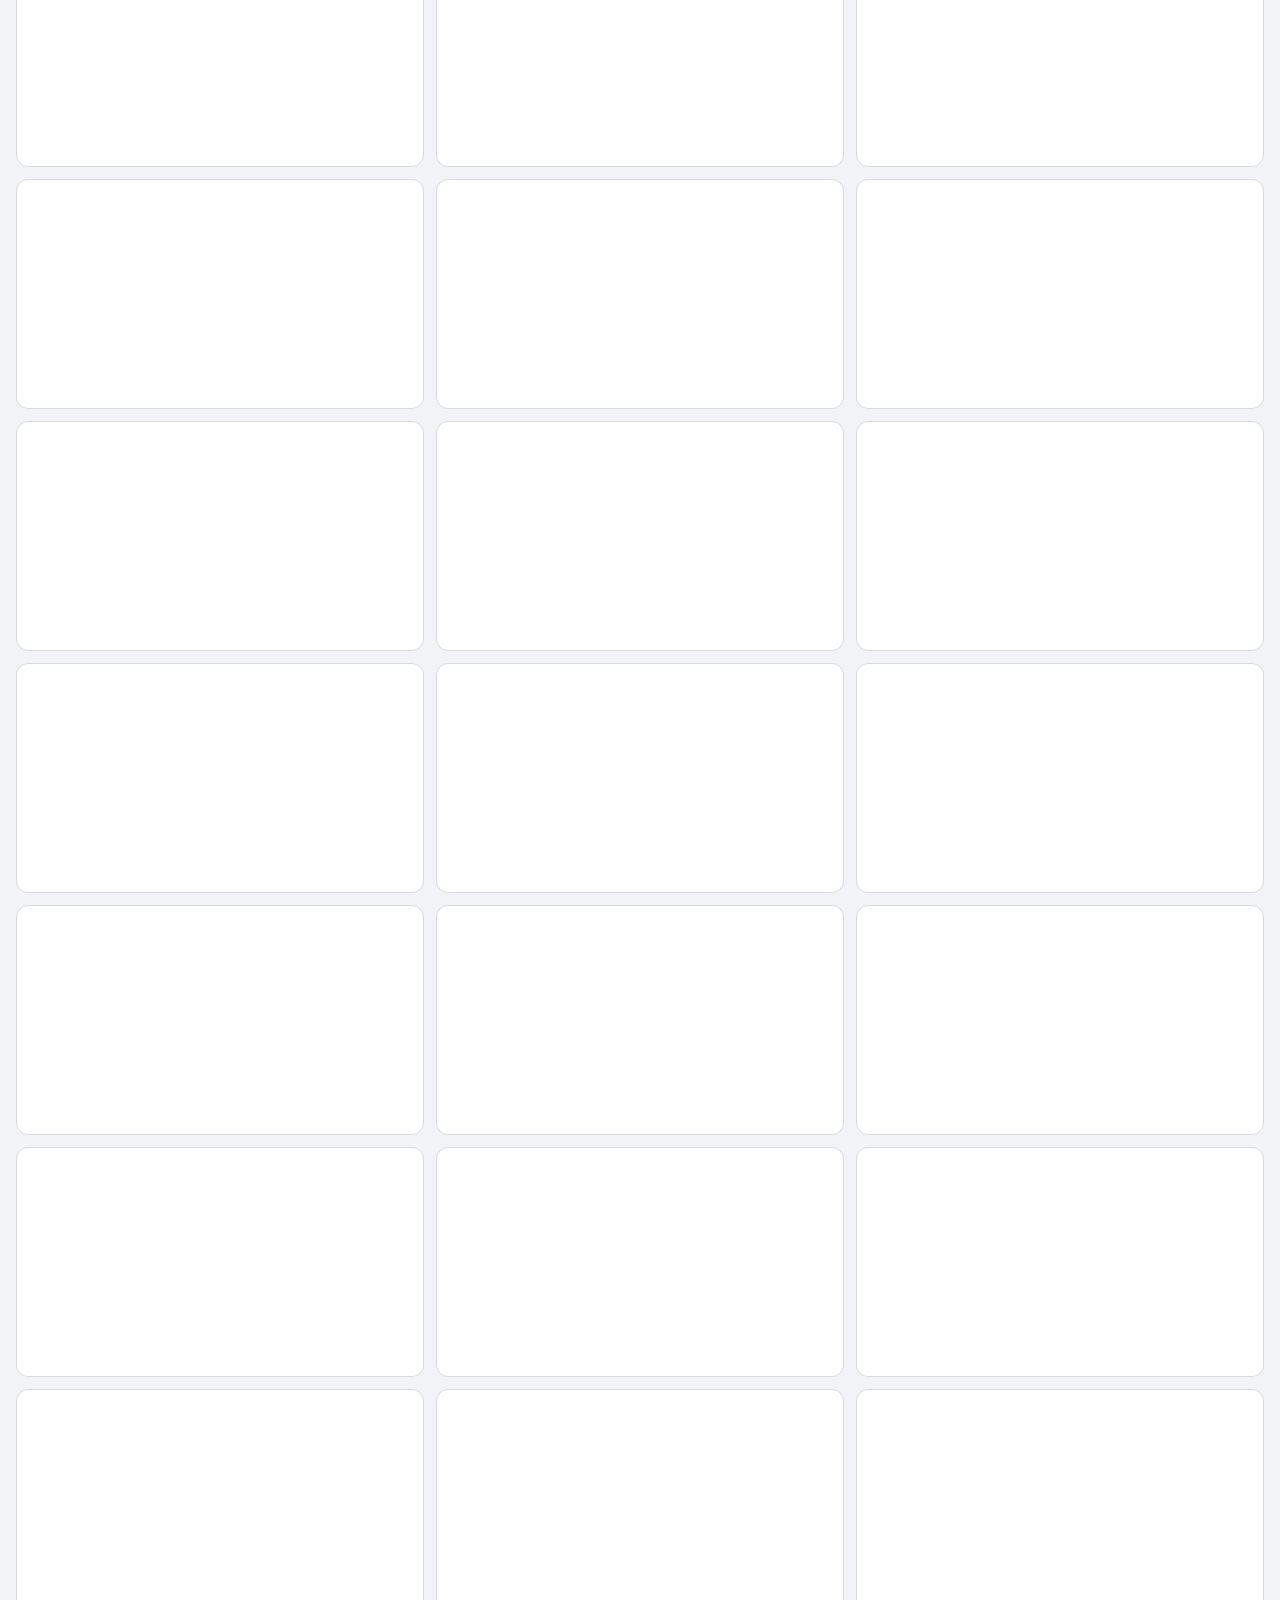
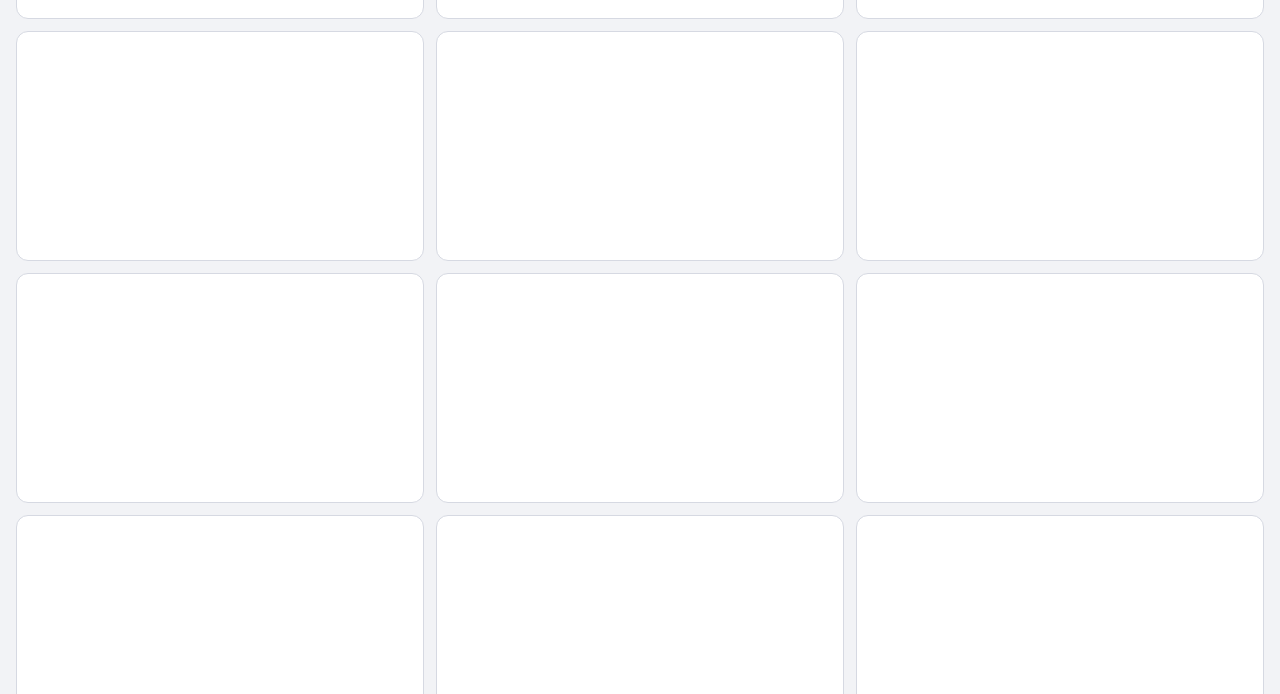
==== commit cc059c10: "作った問題を編集できない不具合を修正" ====
--- a/Achievements/index.html
+++ b/Achievements/index.html
@@ -5,14 +5,14 @@
 <meta name="viewport" content="width=device-width, initial-scale=1">
 <meta http-equiv="Content-Security-Policy" content="default-src 'none'; script-src 'self'; style-src 'self'; style-src-attr 'unsafe-inline'; img-src 'self' data: https://minotar.net; connect-src 'self'; base-uri 'none'; form-action 'none'">
 <meta name="referrer" content="no-referrer">
-<title>実績一覧 ver 1.2</title>
+<title>実績一覧｜たぶ鯖</title>
 <link rel="preconnect" href="https://minotar.net" crossorigin>
-<link rel="icon" href="icon.png" type="image/png">
+<link rel="icon" href="../Main/icon.png" type="image/png">
 <link rel="stylesheet" href="style.css?v=1.2.5">
 </head>
 <body>
 <header class="top">
-  <a class="back-main" href="../Main/"><img src="icon.png" alt="" width="22" height="22">たぶ鯖トップに戻る</a>
+  <a class="back-main" href="../Main/"><img src="../Main/icon.png" alt="" width="22" height="22">たぶ鯖トップに戻る</a>
   <h1><a class="home" href="./" title="トップに戻る">実績一覧</a> <span class="ver">ver 1.2</span></h1>
   <p class="sub"><span id="summary">読み込み中…</span><span class="sep"> ・ </span>最終更新: <span id="updatedTop">-</span></p>
   <nav class="tabs" id="tabs" role="tablist">
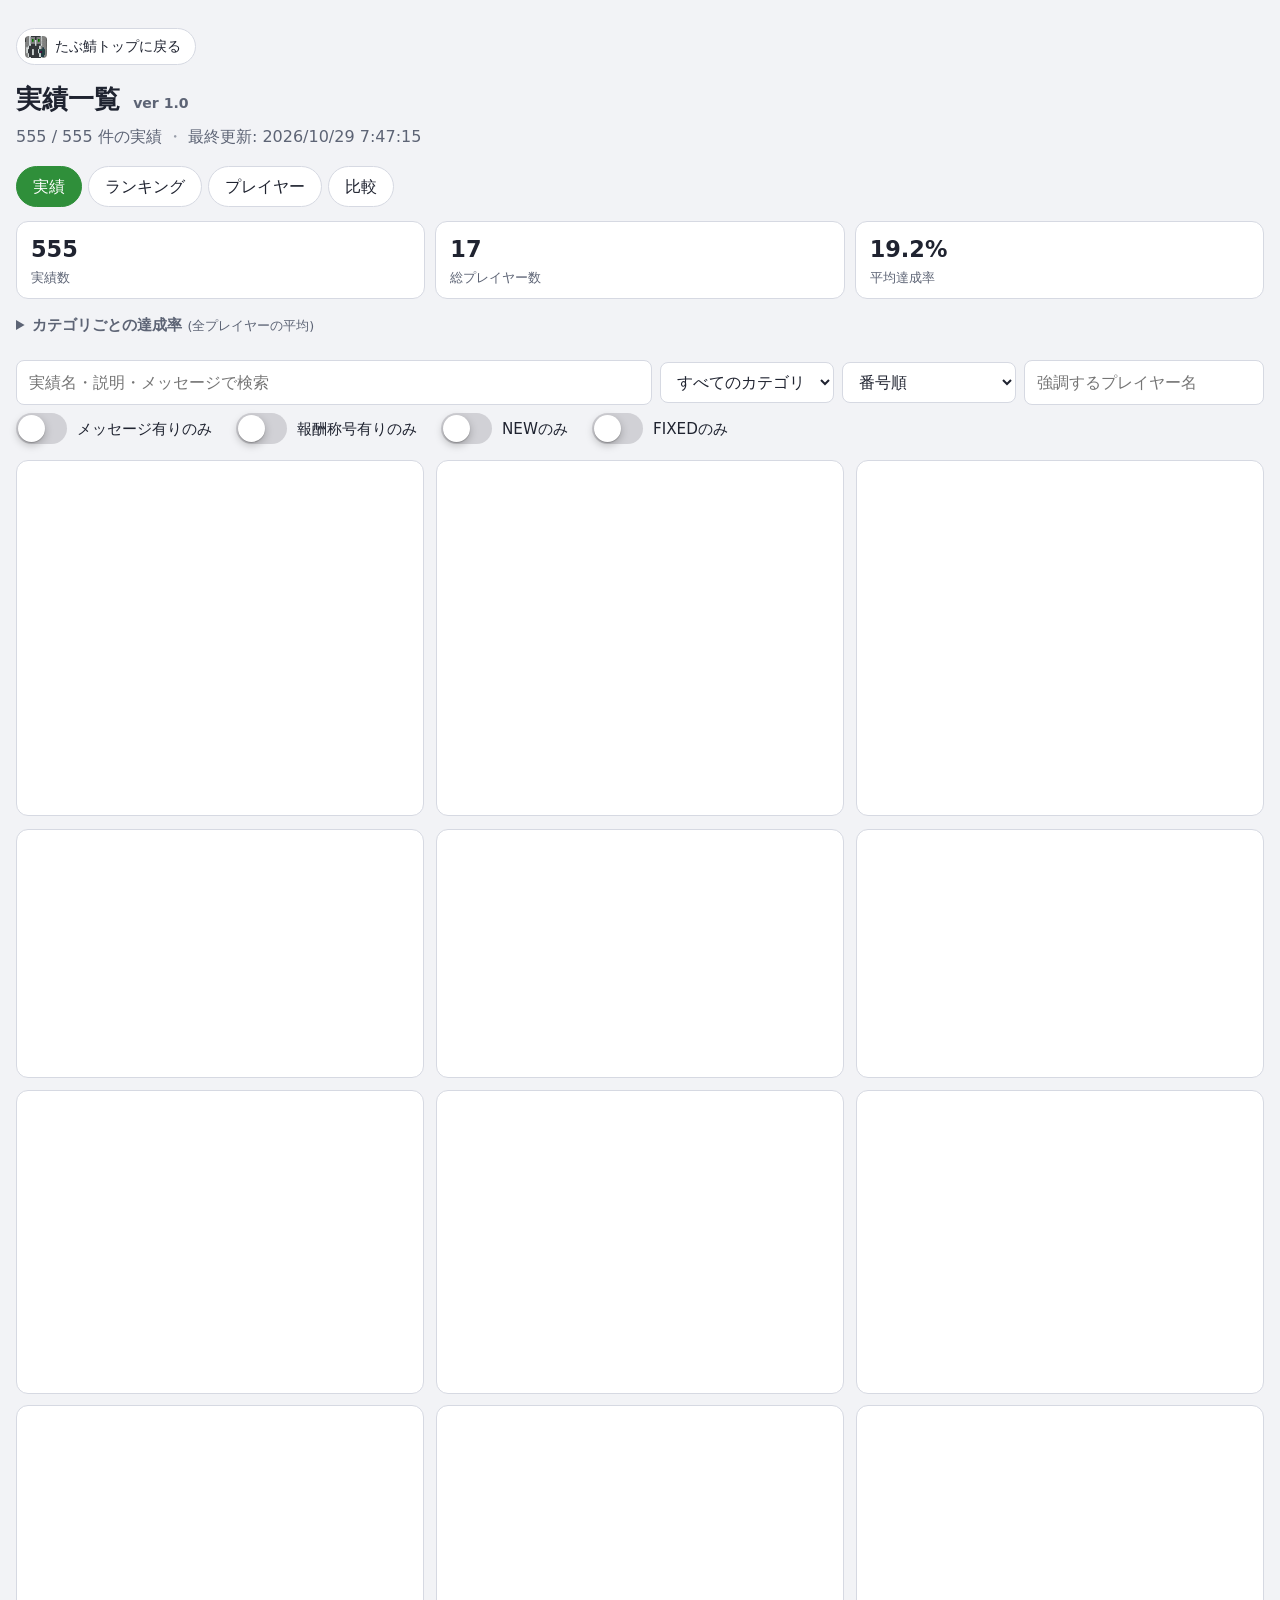
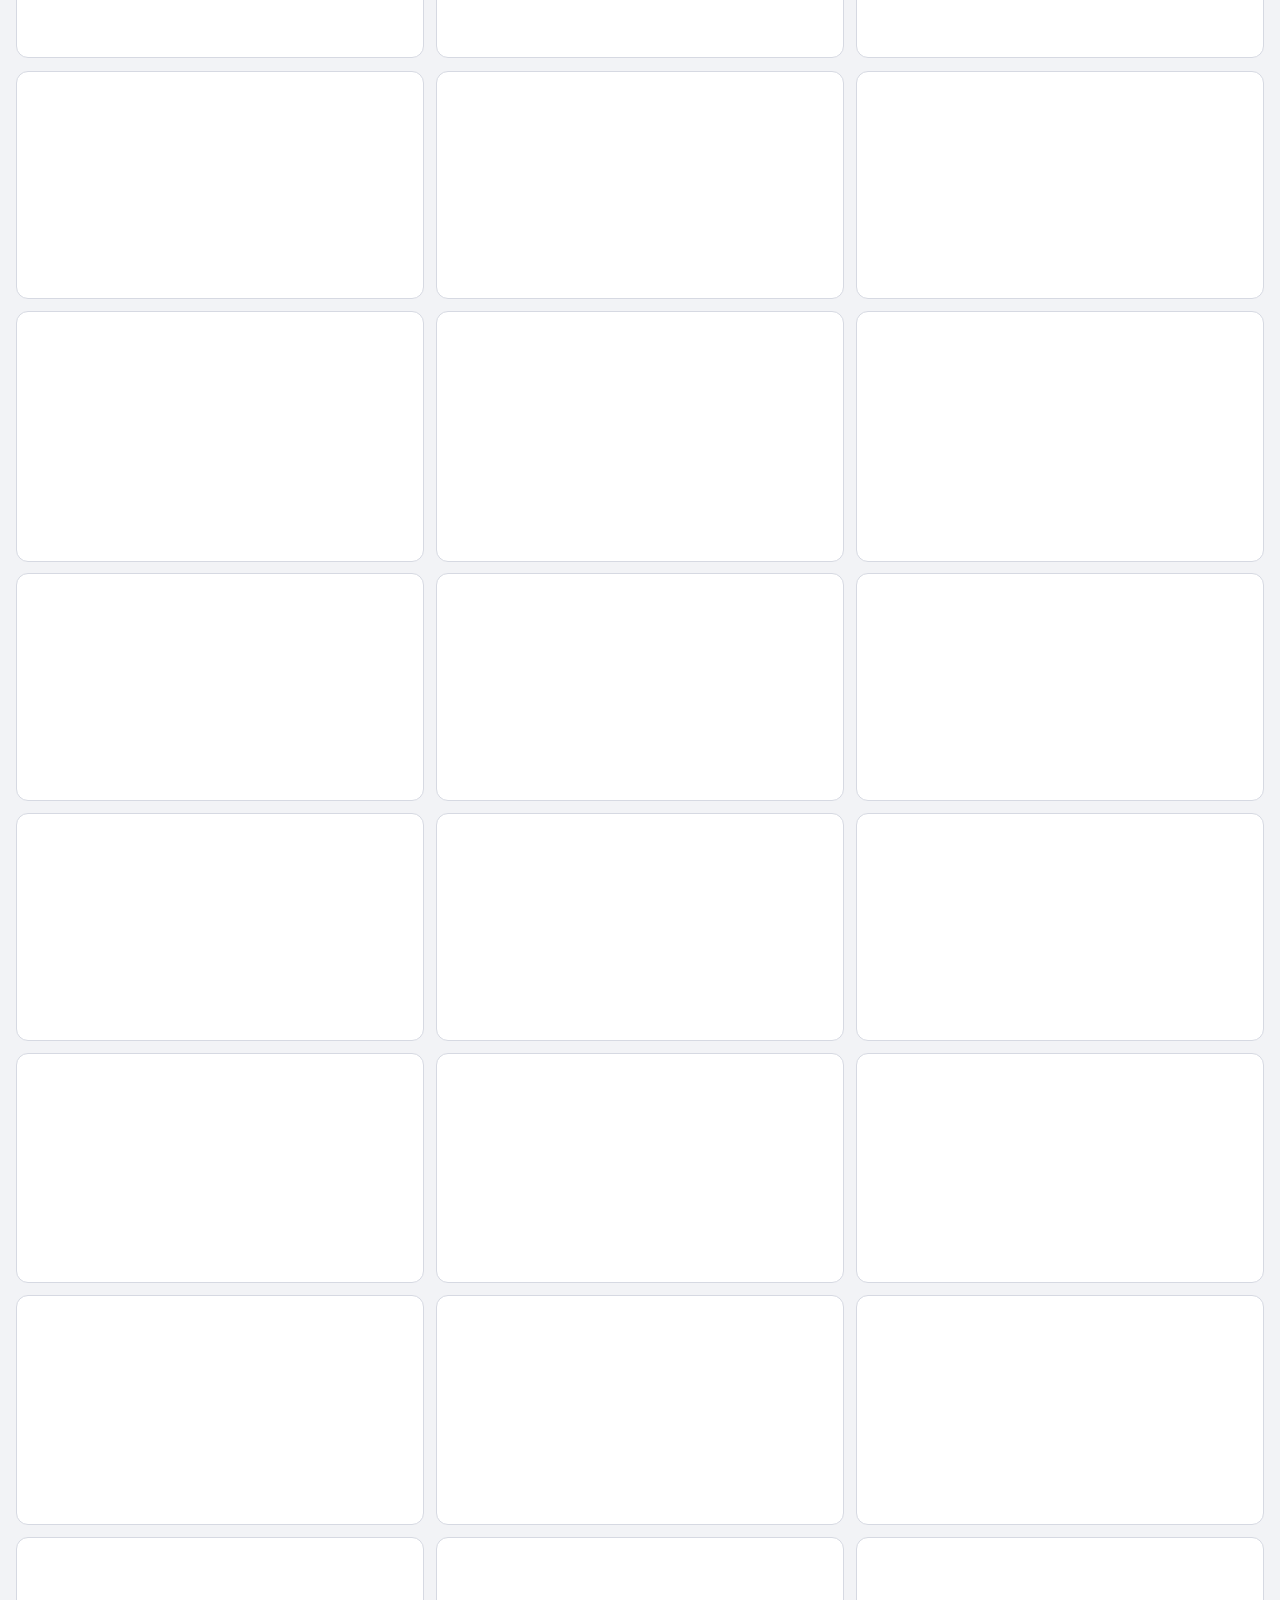
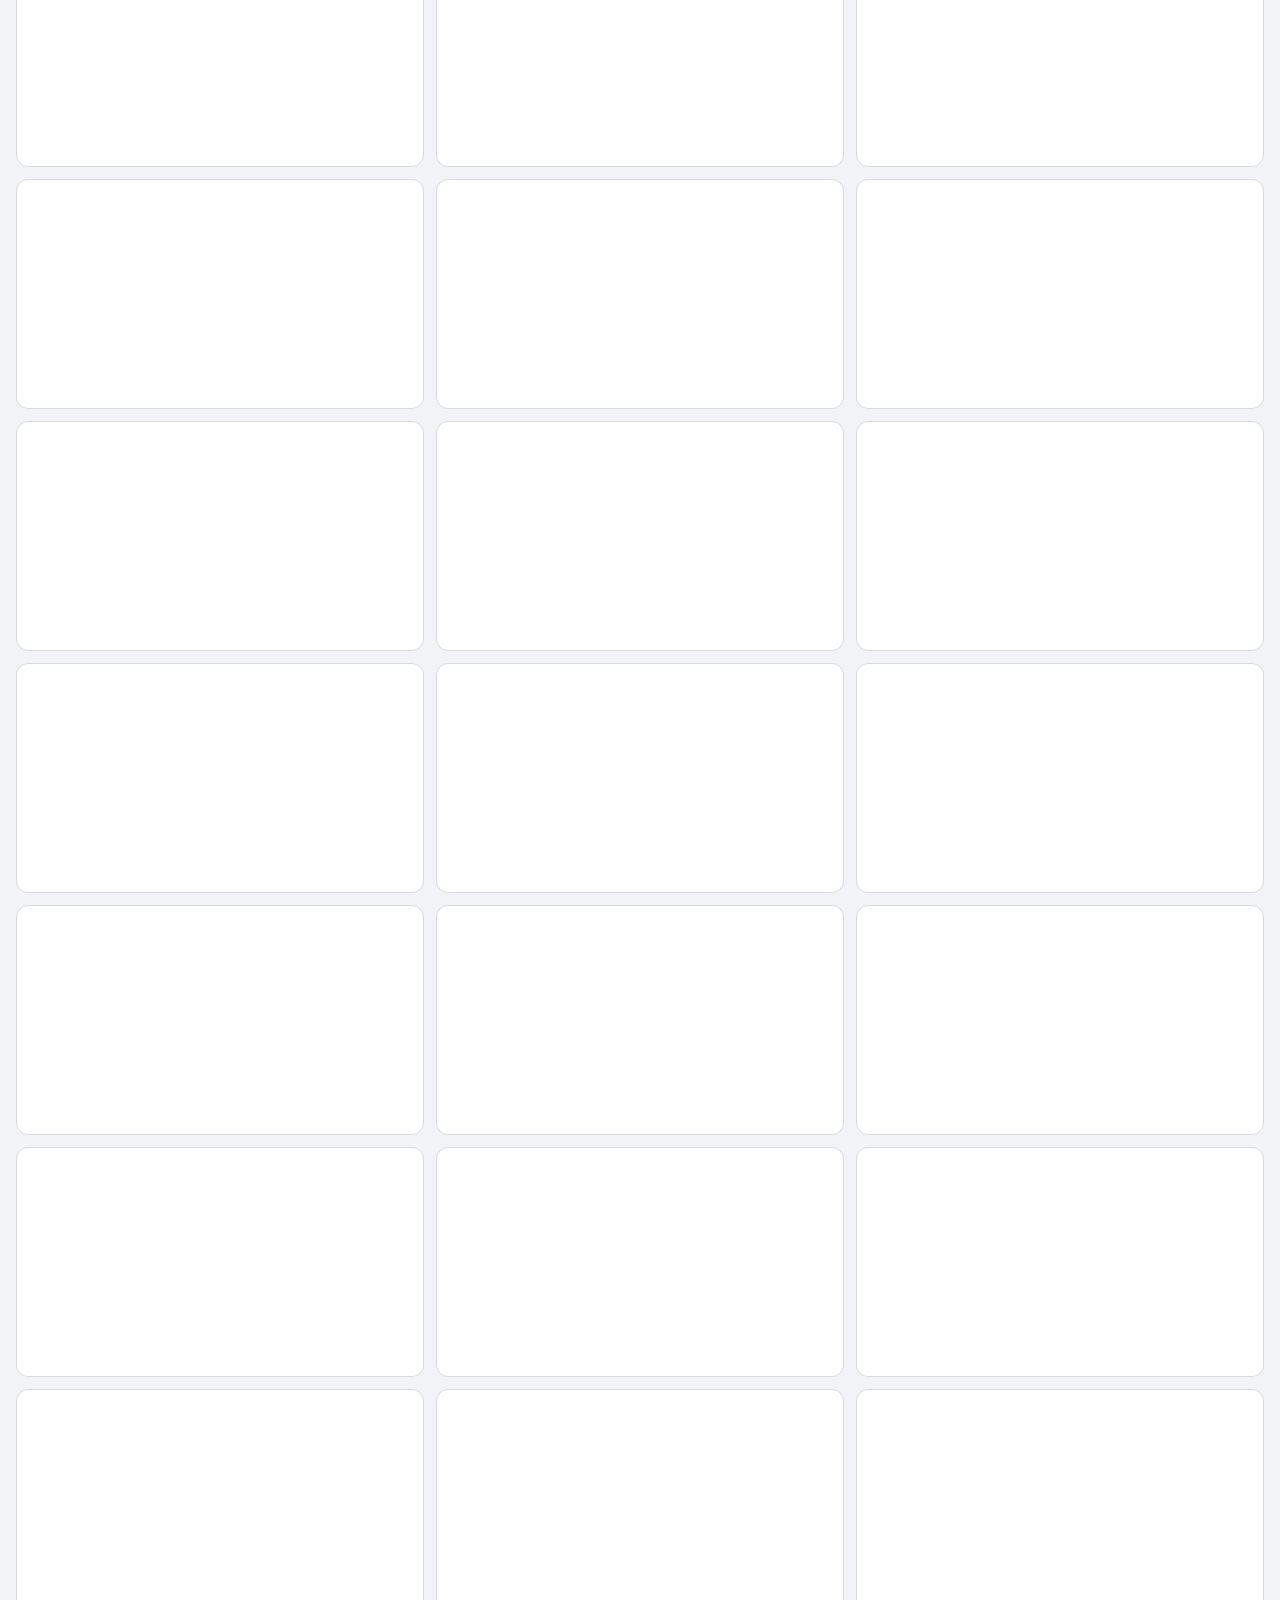
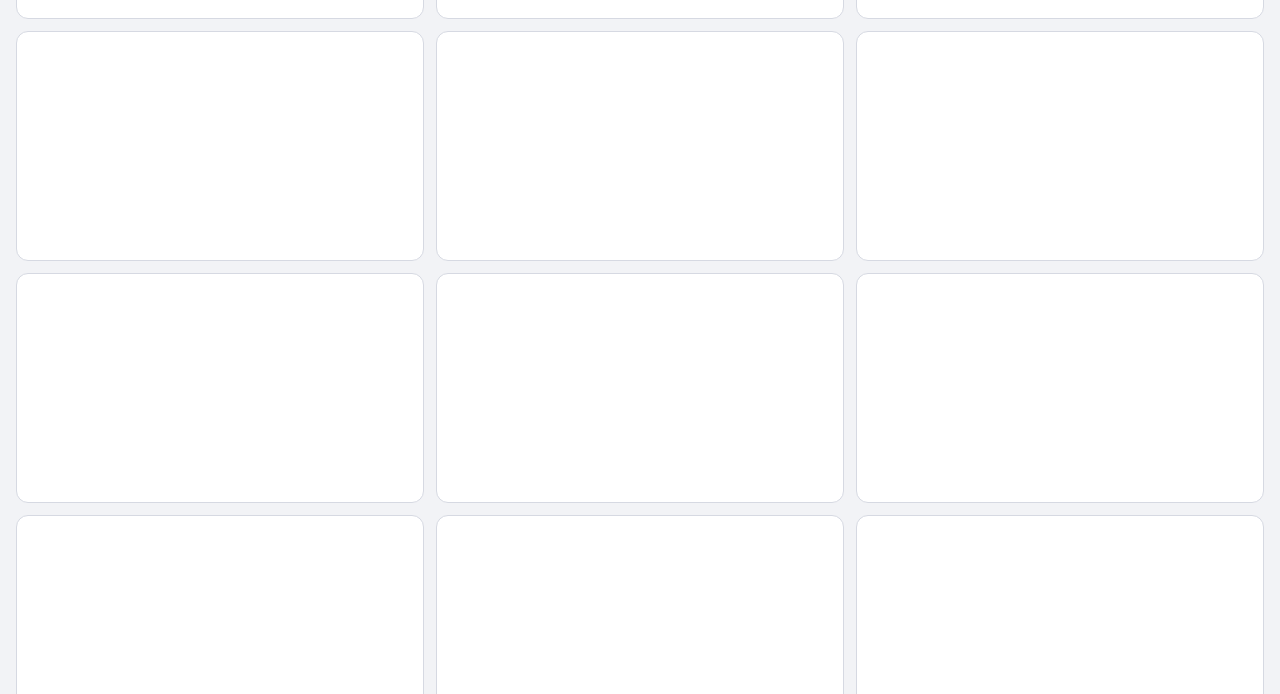
==== commit efba6c15: "クイズ関連" ====
--- a/Achievements/index.html
+++ b/Achievements/index.html
@@ -13,7 +13,7 @@
 <body>
 <header class="top">
   <a class="back-main" href="../Main/"><img src="../Main/icon.png" alt="" width="22" height="22">たぶ鯖トップに戻る</a>
-  <h1><a class="home" href="./" title="トップに戻る">実績一覧</a> <span class="ver">ver 1.2</span></h1>
+  <h1><a class="home" href="./" title="トップに戻る">実績一覧</a> <span class="ver">ver 1.0</span></h1>
   <p class="sub"><span id="summary">読み込み中…</span><span class="sep"> ・ </span>最終更新: <span id="updatedTop">-</span></p>
   <nav class="tabs" id="tabs" role="tablist">
     <button data-v="ach" role="tab">実績</button>
@@ -102,7 +102,7 @@
 
 <noscript><p style="padding:16px">このページの表示には JavaScript が必要です。</p></noscript>
 
-<footer>最終更新: <span id="updated">-</span> ・ ver 1.2</footer>
+<footer>最終更新: <span id="updated">-</span> ・ ver 1.0</footer>
 
 <dialog id="dlg"><div class="dlg-head"><h3 id="dlg-title"></h3><button class="dlg-close" id="dlg-close" aria-label="閉じる">&times;</button></div><div class="dlg-body" id="dlg-body"></div></dialog>
 
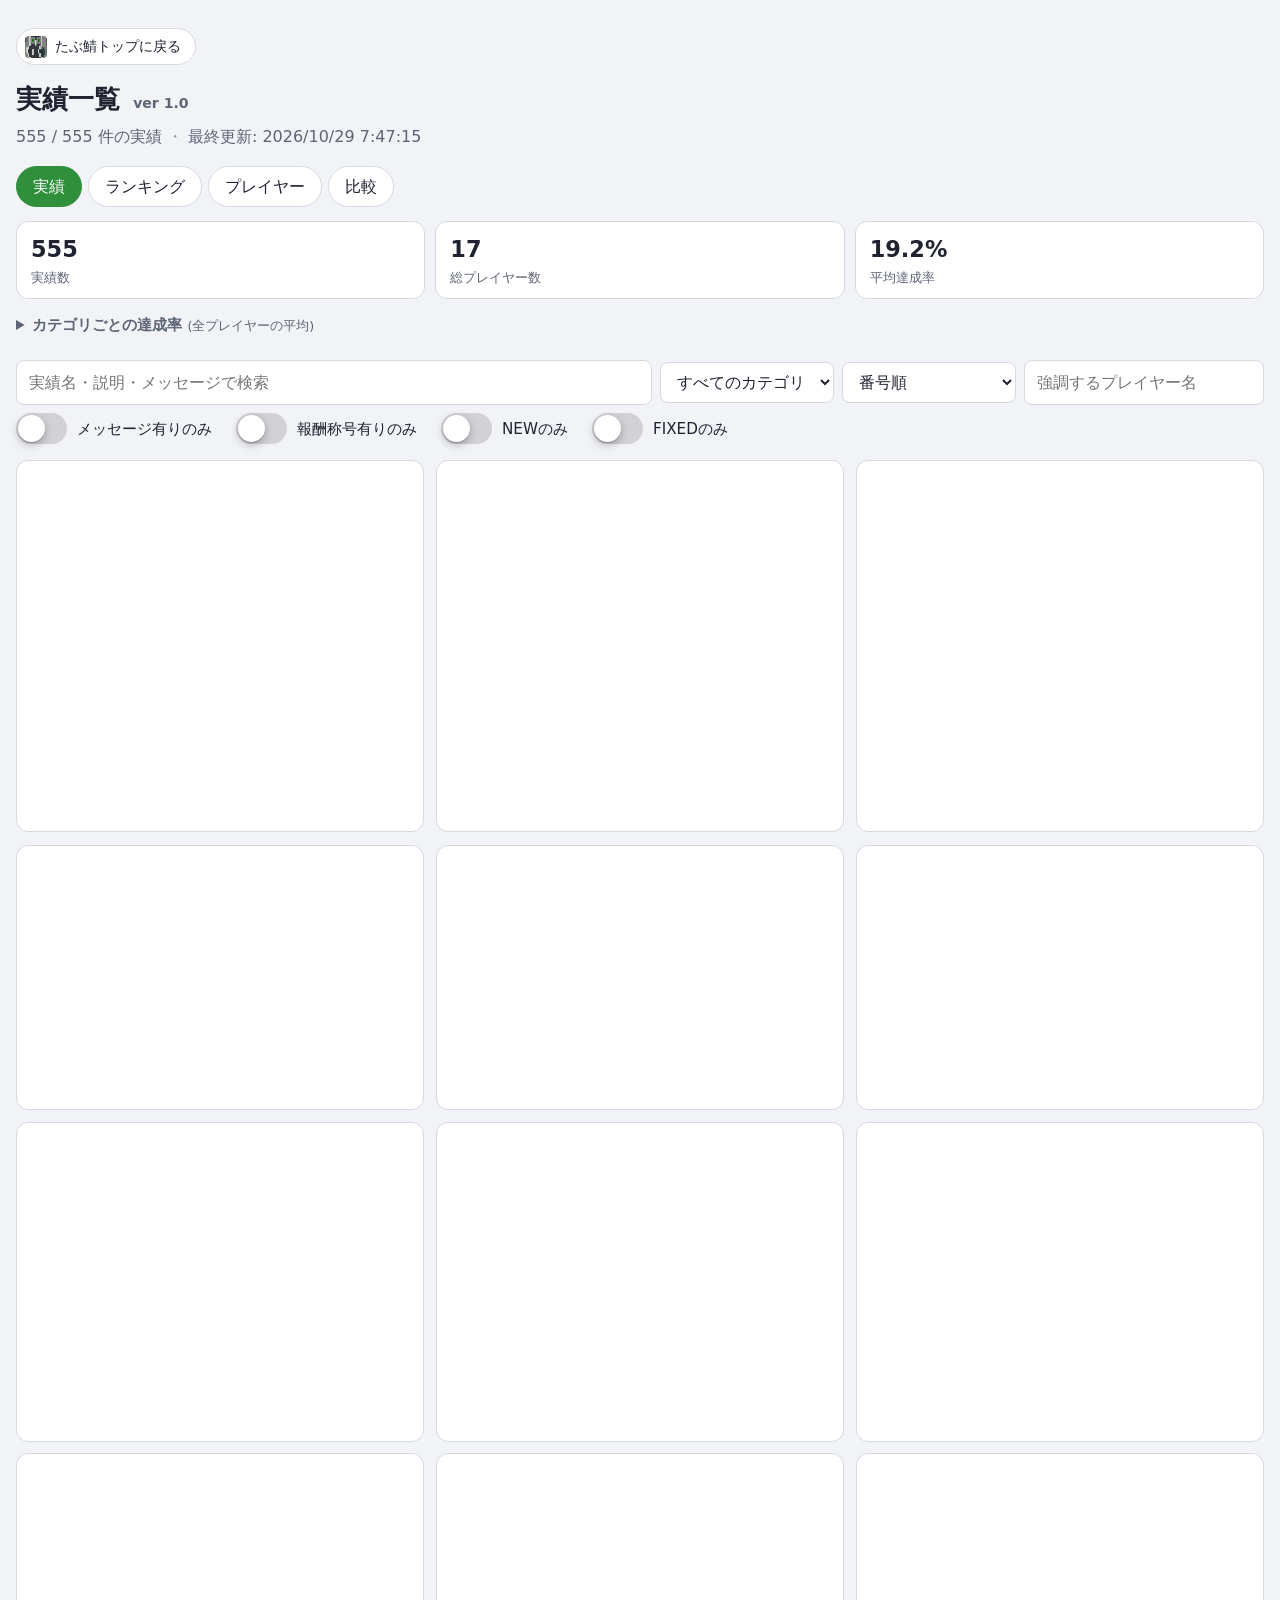
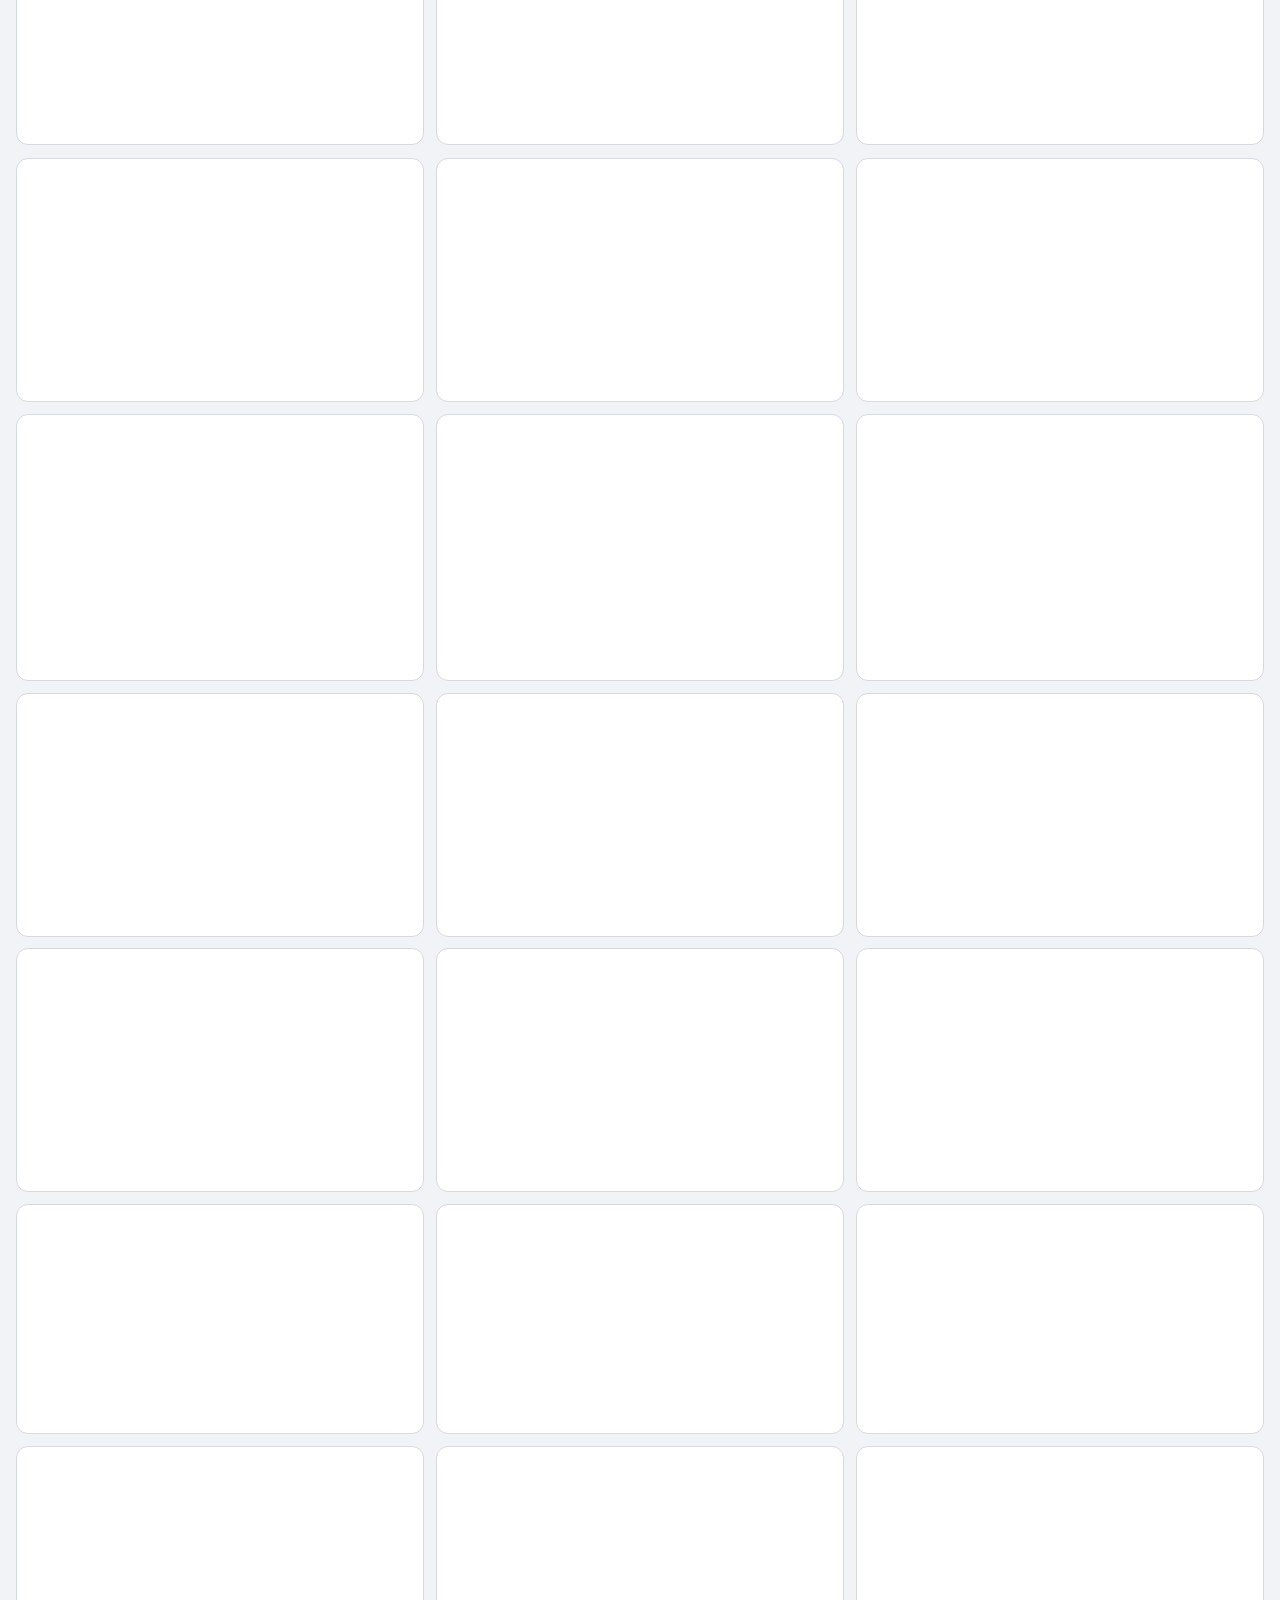
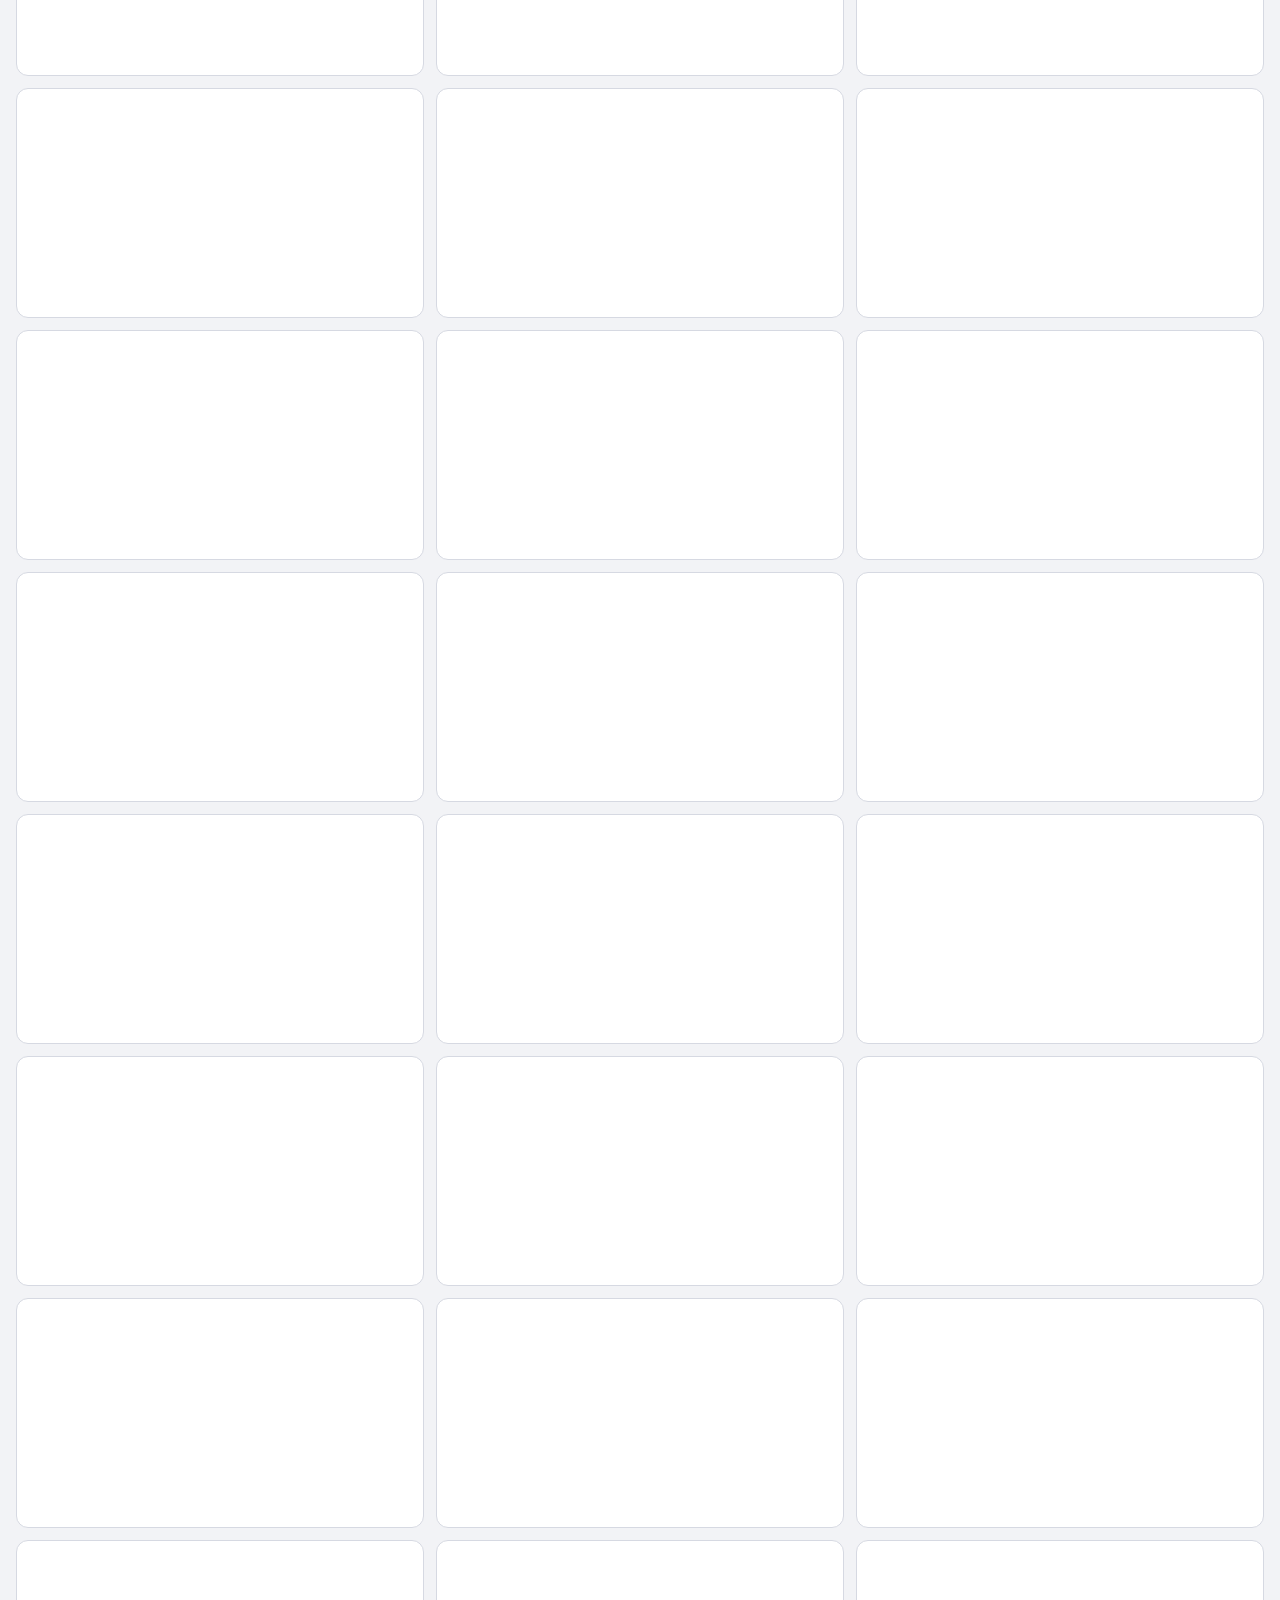
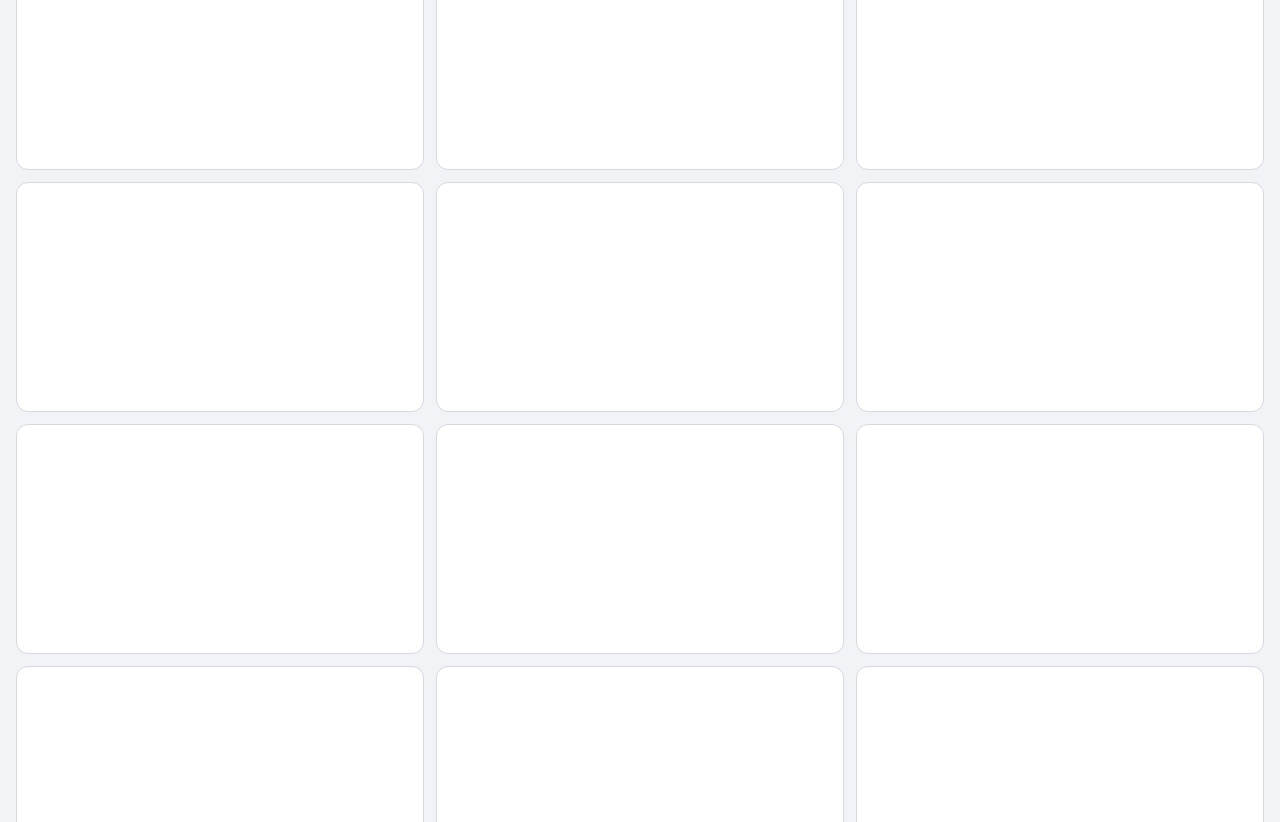
==== commit 577dcb50: "ジャンルを追加v2" ====
--- a/Achievements/index.html
+++ b/Achievements/index.html
@@ -8,7 +8,7 @@
 <title>実績一覧｜たぶ鯖</title>
 <link rel="preconnect" href="https://minotar.net" crossorigin>
 <link rel="icon" href="../Main/icon.png" type="image/png">
-<link rel="stylesheet" href="style.css?v=1.2.5">
+<link rel="stylesheet" href="style.css?v=1.2.6">
 </head>
 <body>
 <header class="top">
@@ -110,6 +110,6 @@
 
 <script src="mc.js?v=1.2.4"></script>
 <script src="icons.js?v=1.2.4"></script>
-<script src="app.js?v=1.2.4"></script>
+<script src="app.js?v=1.2.6"></script>
 </body>
 </html>
--- a/Achievements/style.css
+++ b/Achievements/style.css
@@ -25,7 +25,8 @@
 .badge { background: var(--panel2); border-radius: 999px; padding: 2px 10px; color: var(--muted); }
 .badge.pt { color: var(--accent); }
 .badge.prefix { background: #1a1a1a; }
-.flavor { color: var(--muted); font-style: italic; font-size: .9rem; margin: 0; }
+/* フレーバーテキストはマイクラの説明文と同じく暗い背景に色付きで表示する(&7 などが明るい背景だと読みにくいため) */
+.flavor { background: #1a1a1a; color: #d8d8d8; border-radius: 8px; padding: 8px 10px; font-size: .9rem; margin: 0; }
 .cond { margin: 0; padding-left: 1.2em; font-size: .9rem; }
 .cond-wrap { background: #1a1a1a; border-radius: 8px; padding: 8px 10px; }
 .cond-wrap ul { margin: 0; padding-left: 1.1em; }
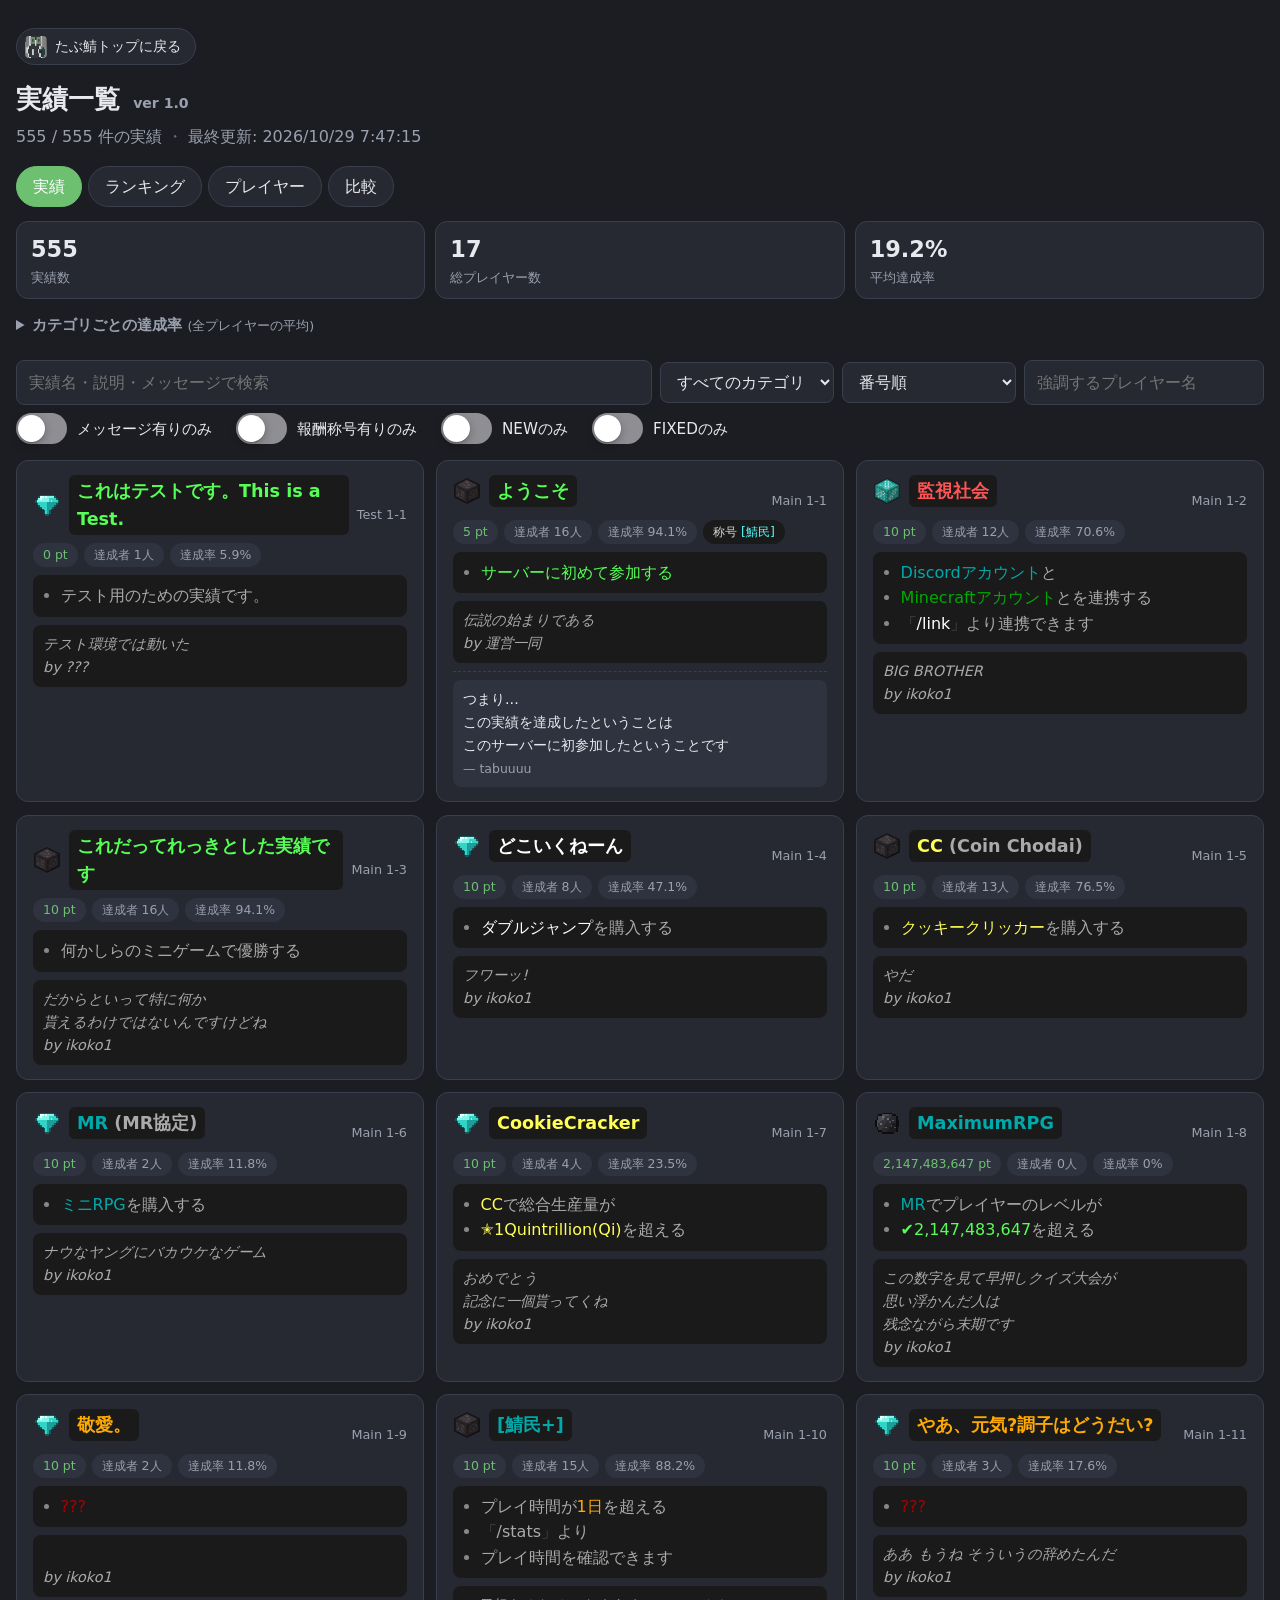
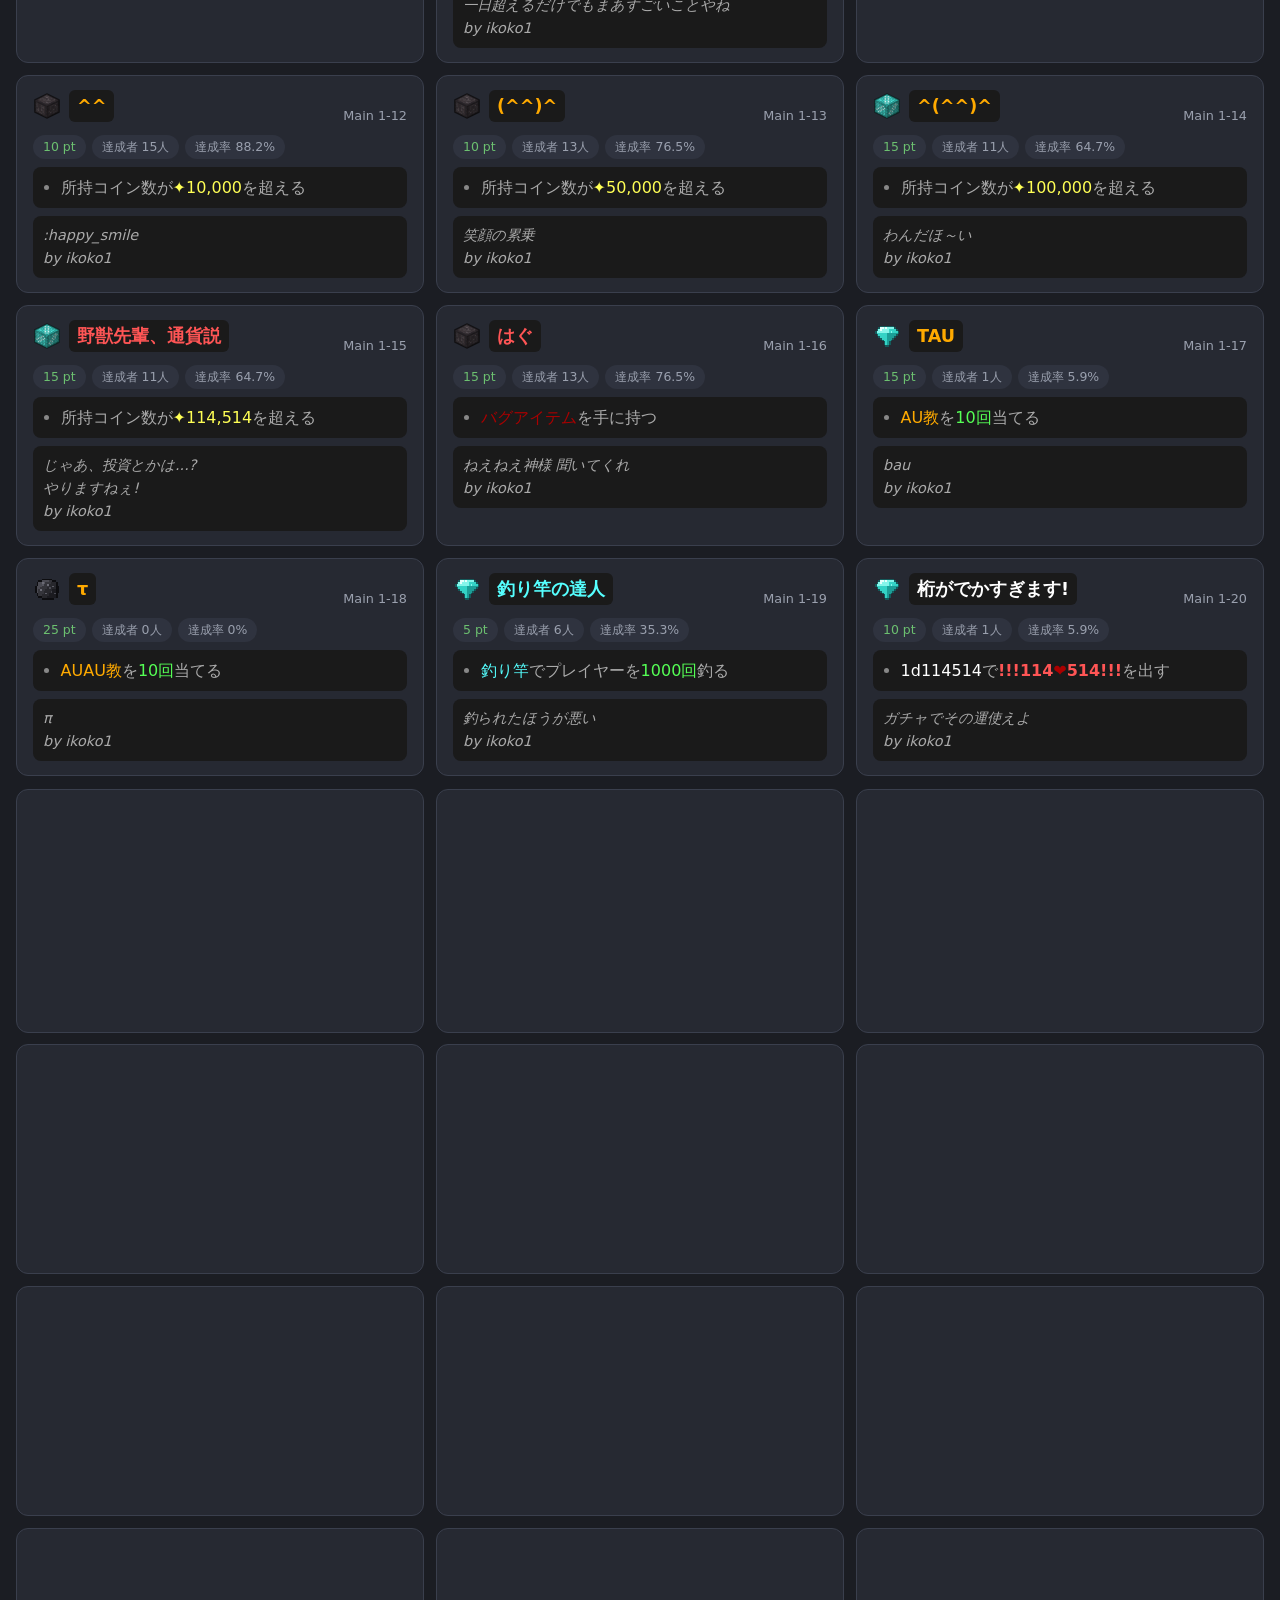
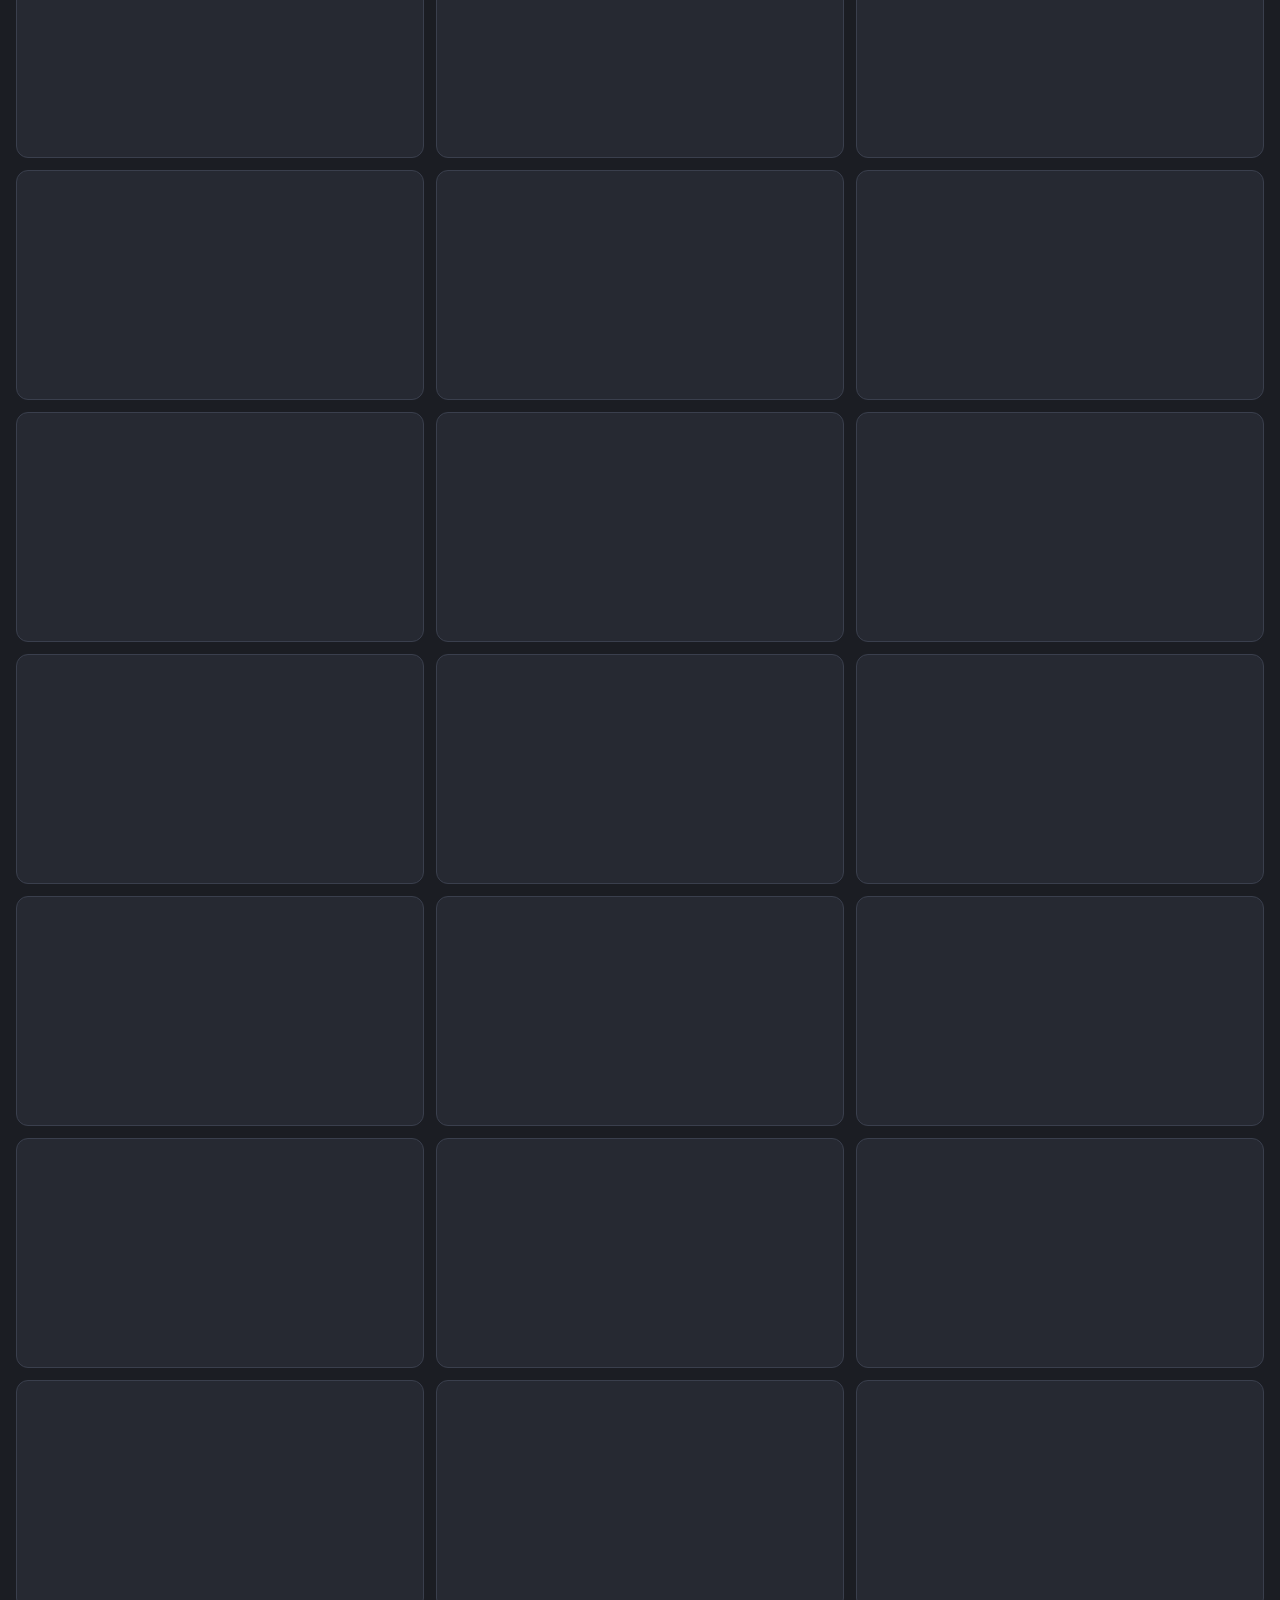
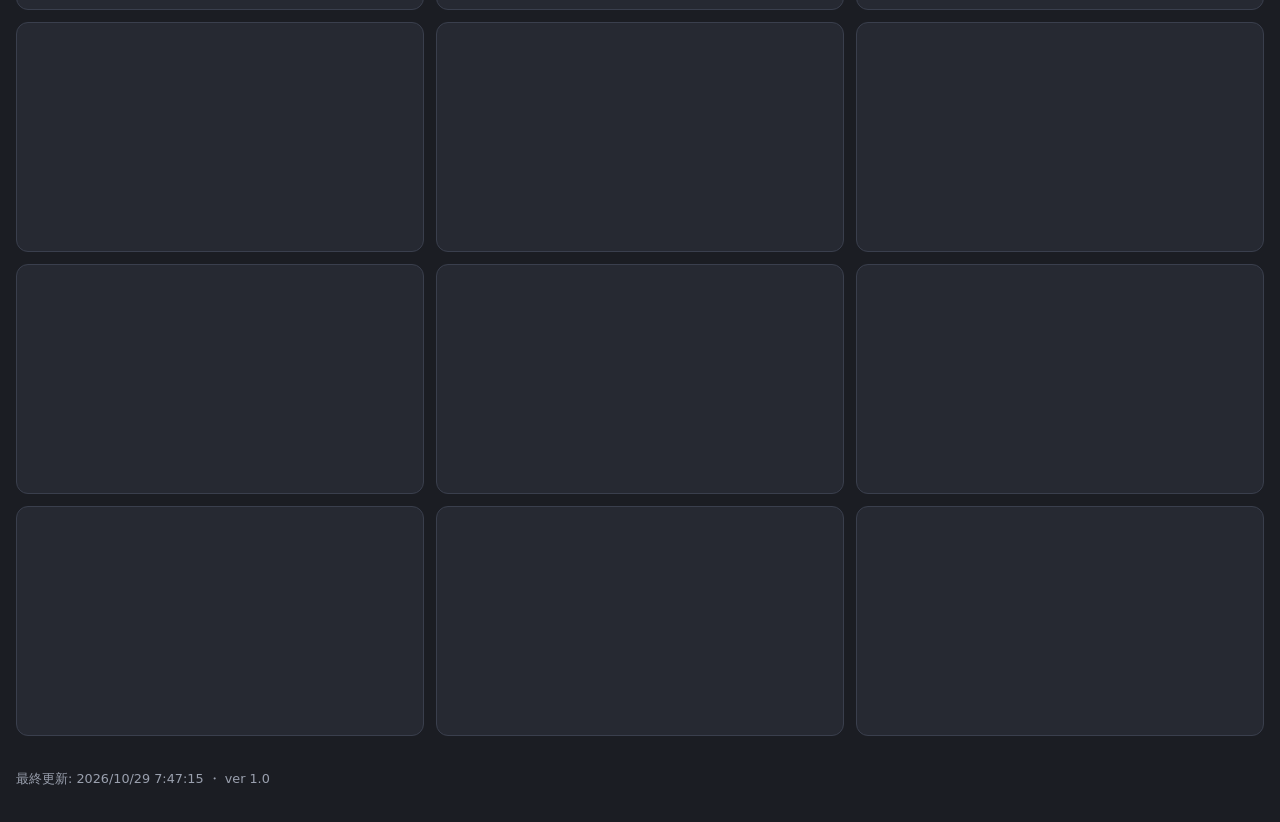
==== commit 30d89f17: "ジャンルを追加v4" ====
--- a/Achievements/index.html
+++ b/Achievements/index.html
@@ -8,7 +8,7 @@
 <title>実績一覧｜たぶ鯖</title>
 <link rel="preconnect" href="https://minotar.net" crossorigin>
 <link rel="icon" href="../Main/icon.png" type="image/png">
-<link rel="stylesheet" href="style.css?v=1.2.6">
+<link rel="stylesheet" href="style.css?v=1.2.7">
 </head>
 <body>
 <header class="top">
--- a/Achievements/style.css
+++ b/Achievements/style.css
@@ -1,9 +1,7 @@
 :root {
+  color-scheme: dark;
   --bg: #1b1d23; --panel: #262932; --panel2: #2f333f; --text: #e8e9ee; --muted: #9aa0ae;
   --accent: #6cc070; --line: #3a3f4d;
-}
-@media (prefers-color-scheme: light) {
-  :root { --bg: #f2f3f6; --panel: #fff; --panel2: #eceef3; --text: #1f2330; --muted: #5d6475; --accent: #2f8f3a; --line: #d6d9e2; }
 }
 * { box-sizing: border-box; }
 body { margin: 0; background: var(--bg); color: var(--text); font-family: system-ui, "Hiragino Sans", "Yu Gothic UI", "Noto Sans JP", sans-serif; line-height: 1.6; }
@@ -97,7 +95,6 @@
 .switchrow { display: inline-flex; align-items: center; gap: 10px; }
 .switchrow label { cursor: pointer; color: var(--text); font-size: .95rem; user-select: none; }
 .ios { width: 51px; height: 31px; border-radius: 999px; border: 0; padding: 0; position: relative; cursor: pointer; background: #8e8e93; transition: background .2s; flex: none; }
-@media (prefers-color-scheme: light) { .ios { background: #d1d1d6; } }
 .ios .knob { position: absolute; top: 2px; left: 2px; width: 27px; height: 27px; border-radius: 50%; background: #fff; box-shadow: 0 3px 8px rgba(0,0,0,.25), 0 1px 1px rgba(0,0,0,.2); transition: transform .2s; }
 .ios.on { background: #34c759; }
 .ios.on .knob { transform: translateX(20px); }
